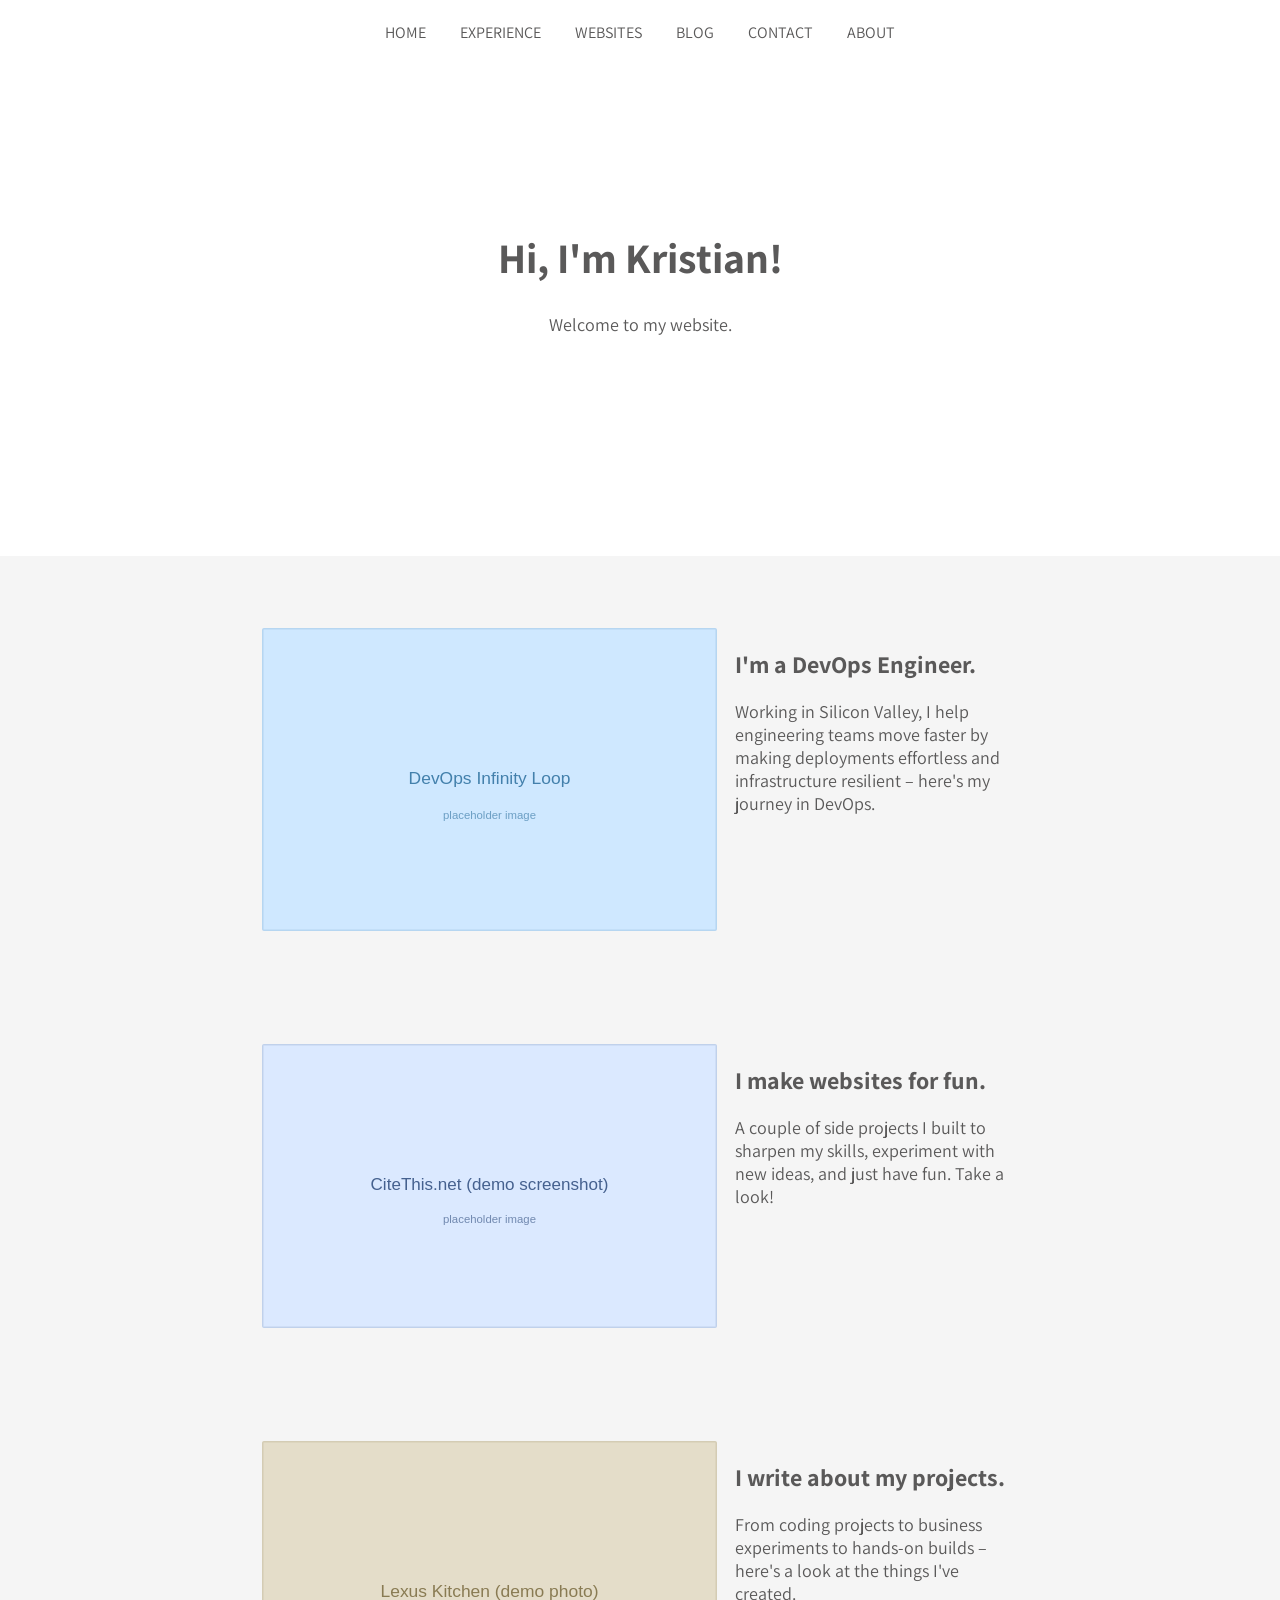
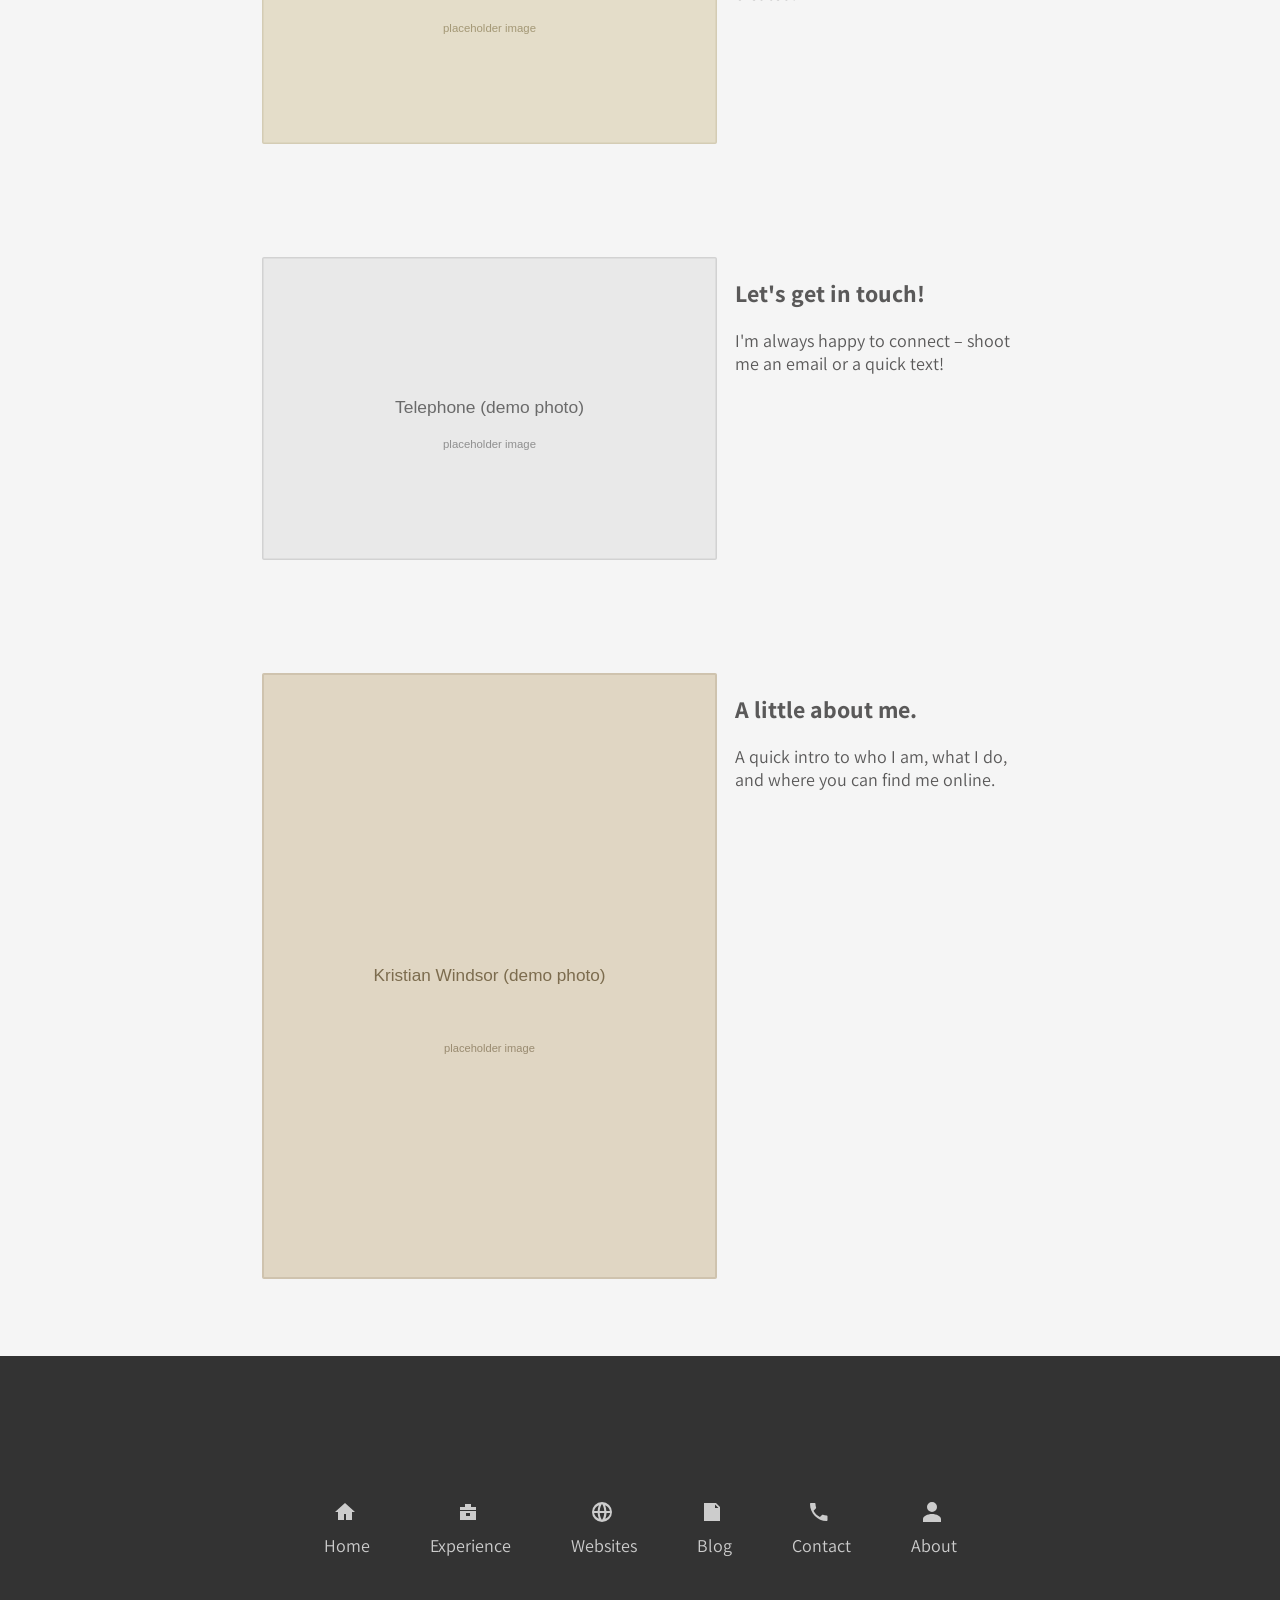
==== index.html @ 0363d6bf "intialixed setup" ====
<!DOCTYPE html>
<html lang="en">
<head>
	<meta charset="UTF-8">
	<meta name="viewport" content="width=device-width, initial-scale=1.0">
	<title>Home | Kristian Windsor (Recreation)</title>
	<meta name="description" content="Pixel-close recreation of kristianwindsor.com — demo content only.">
	<link rel="preconnect" href="https://fonts.googleapis.com">
	<link rel="preconnect" href="https://fonts.gstatic.com" crossorigin>
	<link href="https://fonts.googleapis.com/css2?family=Assistant:wght@400..700&display=swap" rel="stylesheet">
	<link rel="stylesheet" href="css/style.css">
</head>
<body>
	<header class="head">
		<nav class="nav">
			<a id="nav-home" href="index.html">Home</a>
			<a id="nav-experience" href="experience.html">Experience</a>
			<a id="nav-websites" href="websites.html">Websites</a>
			<a id="nav-blog" href="blog.html">Blog</a>
			<a id="nav-contact" href="contact.html">Contact</a>
			<a id="nav-about" href="about.html">About</a>
		</nav>
		<div class="title-section">
			<h1>Hi, I'm Kristian!</h1>
			<p>Welcome to my website.</p>
		</div>
	</header>
	<main class="body">
		<div class="section home">
			<a href="experience.html" class="card">
				<div class="image-wrap big">
					<img src="assets/images/devops-infinity-loop.svg" title="DevOps Infinity Loop" alt="DevOps Infinity Loop diagram" />
				</div>
				<div class="text-wrap">
					<h2>I'm a DevOps Engineer.</h2>
					<p>Working in Silicon Valley, I help engineering teams move faster by making deployments effortless and infrastructure resilient &ndash; here's my journey in DevOps.</p>
				</div>
			</a>
			<a href="websites.html" class="card">
				<div class="image-wrap big">
					<img src="assets/images/citethis-screenshot.svg" title="CiteThis.net" alt="CiteThis.net citation generator screenshot" />
				</div>
				<div class="text-wrap">
					<h2>I make websites for fun.</h2>
					<p>A couple of side projects I built to sharpen my skills, experiment with new ideas, and just have fun. Take a look!</p>
				</div>
			</a>
			<a href="blog.html" class="card">
				<div class="image-wrap big">
					<img src="assets/images/lexus-kitchen.svg" title="Lexus Kitchen" alt="Camping with a custom-built Lexus kitchen" />
				</div>
				<div class="text-wrap">
					<h2>I write about my projects.</h2>
					<p>From coding projects to business experiments to hands-on builds &ndash; here's a look at the things I've created.</p>
				</div>
			</a>
			<a href="contact.html" class="card">
				<div class="image-wrap big">
					<img src="assets/images/phone.svg" title="Telephone stock photo" alt="Telephone stock photo" />
				</div>
				<div class="text-wrap">
					<h2>Let's get in touch!</h2>
					<p>I'm always happy to connect &ndash; shoot me an email or a quick text!</p>
				</div>
			</a>
			<a href="about.html" class="card">
				<div class="image-wrap big">
					<img src="assets/images/profile-photo.svg" title="Kristian Windsor" alt="Kristian Windsor profile photo" />
				</div>
				<div class="text-wrap">
					<h2>A little about me.</h2>
					<p>A quick intro to who I am, what I do, and where you can find me online.</p>
				</div>
			</a>
		</div>
	</main>
	<footer class="foot">
		<div class="icon-wrap">
			<a href="index.html" class="icon-link">
				<p><svg class="icon"><use href="assets/icons.svg#icon-home"></use></svg></p>
				<p><span>Home</span></p>
			</a>
			<a href="experience.html" class="icon-link">
				<p><svg class="icon"><use href="assets/icons.svg#icon-experience"></use></svg></p>
				<p><span>Experience</span></p>
			</a>
			<a href="websites.html" class="icon-link">
				<p><svg class="icon"><use href="assets/icons.svg#icon-websites"></use></svg></p>
				<p><span>Websites</span></p>
			</a>
			<a href="blog.html" class="icon-link">
				<p><svg class="icon"><use href="assets/icons.svg#icon-blog"></use></svg></p>
				<p><span>Blog</span></p>
			</a>
			<a href="contact.html" class="icon-link">
				<p><svg class="icon"><use href="assets/icons.svg#icon-contact"></use></svg></p>
				<p><span>Contact</span></p>
			</a>
			<a href="about.html" class="icon-link">
				<p><svg class="icon"><use href="assets/icons.svg#icon-about"></use></svg></p>
				<p><span>About</span></p>
			</a>
		</div>
	</footer>
	<script src="js/script.js"></script>
</body>
</html>
---- css/style.css ----
/***********************************/
/****    Reset & Base Styles    ****/
/***********************************/

:root {
	--text-color: #5a5959;
	--bg-color: #F5F5F5;
	--head-bg: #fff;
	--foot-bg: #333;
	--accent: #45a0d5;
	--card-hover-bg: #c0e7ff;
}

* {
	box-sizing: border-box;
}
*::selection {
	background: #59c1ff;
	color: #fff;
}
body {
	margin: 0;
	font-family: 'Assistant', sans-serif;
	font-size: 18px;
	color: var(--text-color);
	background-color: var(--bg-color);
}

/* Element Base Styles */
a {
	text-decoration: none;
	cursor: pointer;
	color: var(--text-color);
	transition: all 0.1s ease-in-out;
}
h1 {
	margin: 0.67em;
	font-size: 42px;
}
h2 {
	font-size: 24px;
}
li {
	padding: 5px 0;
}

/* Dark Mode */
@media (prefers-color-scheme: dark) {
	body {
		color: #F5F5F5;
		background-color: #303030;
	}
	*::selection {
		background: #59c1ff;
		color: #000;
	}
	a {
		color: #F5F5F5;
	}
	a:hover, .a-hovering {
		color: #59c1ff;
	}
}


/***************************/
/****    Page Layout    ****/
/***************************/

/* Head & Nav */
.head {
	min-height: 61.8vh;
	background-color: var(--head-bg);
	display: flex;
	align-items: center;
	position: relative;
}
.nav {
	width: 100%;
	padding-top: 2vh;
	text-align: center;
	position: absolute;
	top: 0;
}
.nav a {
	display: inline-block;
	height: 20px;
	margin: 0 15px;
	vertical-align: middle;
	font-size: 16px;
	text-transform: uppercase;
}
.title-section {
	width: 100%;
	text-align: center;
}

/* Body */
.body {
	background-color: var(--bg-color);
}
.section {
	padding: 2vh 19.1%;
	text-align: center;
}

/* Footer */
.foot {
	min-height: 38.2vh;
	background-color: var(--foot-bg);
	display: flex;
	align-items: center;
}
.foot a {
	color: #ccc;
}
.foot .icon-link p {
	margin: 10px;
}

/* Responsiveness */
@media (max-width: 800px) {
	.section {
		padding: 2vh 11.805%;
	}
}
@media (max-width: 550px) {
	.nav a {
		margin: 0 2.5vw;
		font-size: 14px;
	}
	.section {
		padding: 2vh 0;
	}
}
@media (max-width: 475px) {
	.nav a {
		margin: 0 1.5vw;
	}
}
@media (max-width: 420px) {
	.head {
		min-height: 76.39vh;
	}
	.section {
		padding: 2vh 0;
	}
}
@media (max-width: 400px) {
	.nav a {
		margin: 0 0.5vw;
	}
	.foot .icon-wrap {
		width: 38%;
		margin: 18px auto;
	}
	.foot .icon-link {
		display: block;
		padding: 9px;
		max-width: 100%;
	}
	.foot .icon-link p {
		margin: 9px 0;
	}
}
@media (max-width: 350px) {
	.nav a {
		font-size: 12px;
	}
}

/* Dark Mode */
@media (prefers-color-scheme: dark) {
	.head {
		background-color: #424242;
	}
	.body {
		background-color: #303030;
	}
	.foot {
		background-color: #212121;
	}
}


/*********************************/
/****    Common Components    ****/
/*********************************/

/* Card */
.card {
	display: inline-block;
	width: 100%;
	margin: 4vh 0;
	overflow: hidden;
	border-radius: 4px;
	text-align: left;
}
a.card {
	transition: color 0.15s ease-in-out, background-color 0.15s ease-in-out;
}
a.card:hover {
	background-color: var(--card-hover-bg);
	color: var(--text-color);
}
.card img {
	margin-right: 18px;
	float: left;
}
.card h3 {
	margin: 0 0 14px;
}

/* Text */
.text-wrap {
	padding: 18px;
}
.text {
	margin: 0;
	line-height: 1.5;
}
.text:not(:last-child) {
	padding-bottom: 9px;
}
.url a, .text-wrap a {
	border-bottom: 1px solid var(--text-color);
}
a:hover, .a-hovering {
	color: var(--accent);
}
.url a:hover, .text-wrap a:hover {
	border-bottom: 1px solid var(--accent);
}

/* Images */
.image-wrap {
	width: 23.62%;
	min-width: 150px;
}
.image-wrap.big {
	width: 62%;
	padding: 18px;
	float: left;
	overflow: hidden;
	text-align: center;
}
img {
	width: 100%;
	border-radius: 2px;
	display: block;
}
img.partial {
	margin-right: 18px;
	float: left;
}
a.image-link {
	border-bottom: none !important;
}

/* Icons */
.icon-wrap {
	width: 100%;
	text-align: center;
}
.icon-link {
	display: inline-block;
	padding: 0 18px;
	border-radius: 4px;
}
.icon-link:hover {
	background-color: #59c1ff;
	color: #fff;
}
.icon-wrap p {
	margin: 9px 0;
	text-align: center;
}
.icon {
	display: inline-block;
	width: 24px;
	height: 24px;
	margin-right: .2em;
	vertical-align: middle;
	fill: currentColor;
}

/* Misc. */
.left {
	display: flex;
	float: left;
	align-items: center;
}
.right {
	padding: 18px;
	float: left;
	text-align: left;
}

/* Responsiveness */
@media (max-width: 1200px) {
	.left, .right {
		width: 100% !important;
	}
}
@media (max-width: 700px) {
	.card img {
		max-width: 66%;
		margin: 0 auto;
	}
	.card h3 {
		margin: 14px 0;
	}
	.image-wrap.big {
		width: 100%;
	}
	.image-wrap img {
		padding: 18px;
		margin: 0 !important;
	}
	.image-wrap.big img {
		padding: 0;
	}
}
@media (max-width: 600px) {
	.card img {
		max-width: 100%;
	}
}
@media (max-width: 430px) {
	.card {
		width: 100%;
	}
}

/* Dark Mode */
@media (prefers-color-scheme: dark) {
	.card {
		background-color: #303030;
	}
	a.card:hover {
		background-color: #364F5D;
		color: #F5F5F5;
	}
	.url a:hover, .text-wrap a:hover {
		border-bottom: 1px solid #59c1ff;
	}
	.url a, .text-wrap a {
		border-bottom: 1px solid #F5F5F5;
	}
	.icon-link:hover {
		background-color: #45a0d5;
	}
}


/************************************/
/****    Page-Specific Styles    ****/
/************************************/

/* Contact */
.contact .left {
	width: 61.8%;
	padding: 18px;
}
.contact .right {
	width: 38.2%;
}
.contact .icon-link {
	padding: 9px 18px;
}
.contact .icon-link p {
	display: inline-block;
}

/* About */
.about .card {
	margin: 0;
}

/* Websites */
.websites .left {
	width: 61.8%;
}
.websites .right {
	width: 38.2%;
}
.image-container {
	position: relative;
	width: 60%;
	float: left;
}
.website-image {
	position: relative;
}
.website-image img {
	display: block;
	width: 100%;
}
.website-info {
	position: absolute;
	top: 0;
	left: 0;
	z-index: 1;
	visibility: hidden;
	opacity: 0;
	width: 100%;
	height: 100%;
	background-color: rgba(75, 75, 75, 0.5);
	text-align: center;
	transition: visibility 0.15s, opacity 0.15s ease-out;
}
.website-info:before {
	display: inline-block;
	vertical-align: middle;
	margin-right: -0.25em;
	height: 100%;
	content: '';
}
.centered {
	display: inline-block;
	vertical-align: middle;
	width: 61.8%;
}
.website-link {
	position: relative;
	display: inline-block;
	width: 100%;
	margin: 6px 0;
	padding: 12px;
	border-radius: 4px;
	box-shadow: 0 2px 2px 0 rgba(0, 0, 0, 0.14), 0 1px 5px 0 rgba(0, 0, 0, 0.12), 0 3px 1px -2px rgba(0, 0, 0, 0.2);
	background-color: #fff;
	color: var(--text-color);
	font-size: 16px;
	text-align: center;
}
.website-link > .icon {
	margin-right: 13px;
}
.image-container:hover .website-info, .image-container.hovering .website-info {
	visibility: visible;
	opacity: 1;
}

/* Responsiveness */
@media (max-width: 400px) {
	.contact .icon-wrap {
		width: 38%;
		margin: 18px auto;
	}
	.contact .icon-link {
		padding: 9px;
		max-width: 100%;
		text-align: center;
	}
	.contact .icon-link p {
		display: block;
	}
}

/* Dark Mode */
@media (prefers-color-scheme: dark) {
	.website-link {
		color: #F5F5F5;
		background-color: #303030;
	}
}


/****************************/
/****    Contact Form    ****/
/****************************/
form {
	width: 100%;
}

.input {
	width: 100%;
	padding: 10px;
	margin: 5px 0 10px;
	font-size: 18px;
	outline: 0;
	border: 1px #bbb solid;
	border-radius: 4px;
	background-color: #fff;
	color: var(--text-color);
	font-family: 'Assistant', sans-serif;
}
.input.red-border {
	border-color: #f00000;
}
*::placeholder {
	color: #bbb;
}

.button {
	margin-bottom: 2px;
	box-shadow: 0 2px 2px 0 rgba(0, 0, 0, 0.1);
	appearance: none;
	transition: box-shadow 0.1s ease;
	cursor: pointer;
}
.button:hover {
	box-shadow: 0 2px 2px 0 rgba(0, 0, 0, 0.15), 0 1px 5px 0 rgba(0, 0, 0, 0.07), 0 3px 1px -2px rgba(0, 0, 0, 0.09);
}
.button:active {
	box-shadow: none;
	margin-bottom: 0;
	margin-top: 7px;
}

#send {
	margin-top: 0;
}
#send:active {
	margin-top: 2px;
}

#no-name-no-email, #no-name, #no-email, #bad-email {
	display: none;
}
.yesno {
	display: none;
	width: 48%;
}
#send-no {
	float: left;
}
#send-yes {
	float: right;
}

#submitted {
	display: none;
	margin-top: 20px;
	padding: 0 4%;
	font-size: 22px;
}
#submitted .big {
	font-size: 36px;
}
#submitted .green {
	color: #00c000;
}

/* Dark Mode */
@media (prefers-color-scheme: dark) {
	.input {
		background-color: #424242;
		color: #fff;
		border: 1px #424242 solid;
	}
	.input.red-border {
		border-color: #bd0000;
	}
	*::placeholder {
		color: #777;
	}
}


/************************************/
/****    Blog-Specific Styles    ****/
/************************************/
body.blog {
	background-color: #fff;
}
#breadcrumb {
	max-width: 750px;
	margin: 0 auto 60px;
	font-size: 16px;
	text-transform: uppercase;
}
#body {
	padding: 15px 0 120px;
}
#blog-post {
	max-width: 750px;
	padding: 75px;
	margin: 0 auto;
	border-radius: 4px;
}
.article-body p {
	max-width: 650px;
	margin: 20px 0;
	line-height: 1.58;
	word-wrap: break-word;
}
.article-body a {
	border-bottom: 1px solid var(--text-color);
}
.article-body a:hover {
	border-bottom: 1px solid var(--accent);
}
.article-body img {
	max-width: 100%;
	margin: 20px 0;
}
.article-heading {
	max-width: 650px;
	margin: 0 auto;
	text-align: center;
}
.article-title {
	margin: 30px 0;
}
.article-info {
	margin: 0;
	font-size: 14px;
	color: #7a7a7a;
}

/* Dark Mode */
@media (prefers-color-scheme: dark) {
	body.blog {
		background-color: #303030;
	}
	.article-body a {
		border-bottom: 1px solid #ccc;
	}
	.article-body a:hover {
		border-bottom: 1px solid #59c1ff;
	}
	.article-info {
		color: #ccc;
	}
}

/* Responsiveness */
@media (max-width: 750px) {
	#blog-post {
		padding: 50px;
	}
}
@media (max-width: 430px) {
	#body {
		padding: 0;
	}
	#breadcrumb {
		margin: 0;
		padding: 4%;
		font-size: 14px;
	}
	#blog-post {
		width: 100%;
		padding: 4%;
	}
	.article-heading {
		margin-top: 50px;
		text-align: left;
	}
	.article-title {
		margin: 0 0 4%;
	}
}
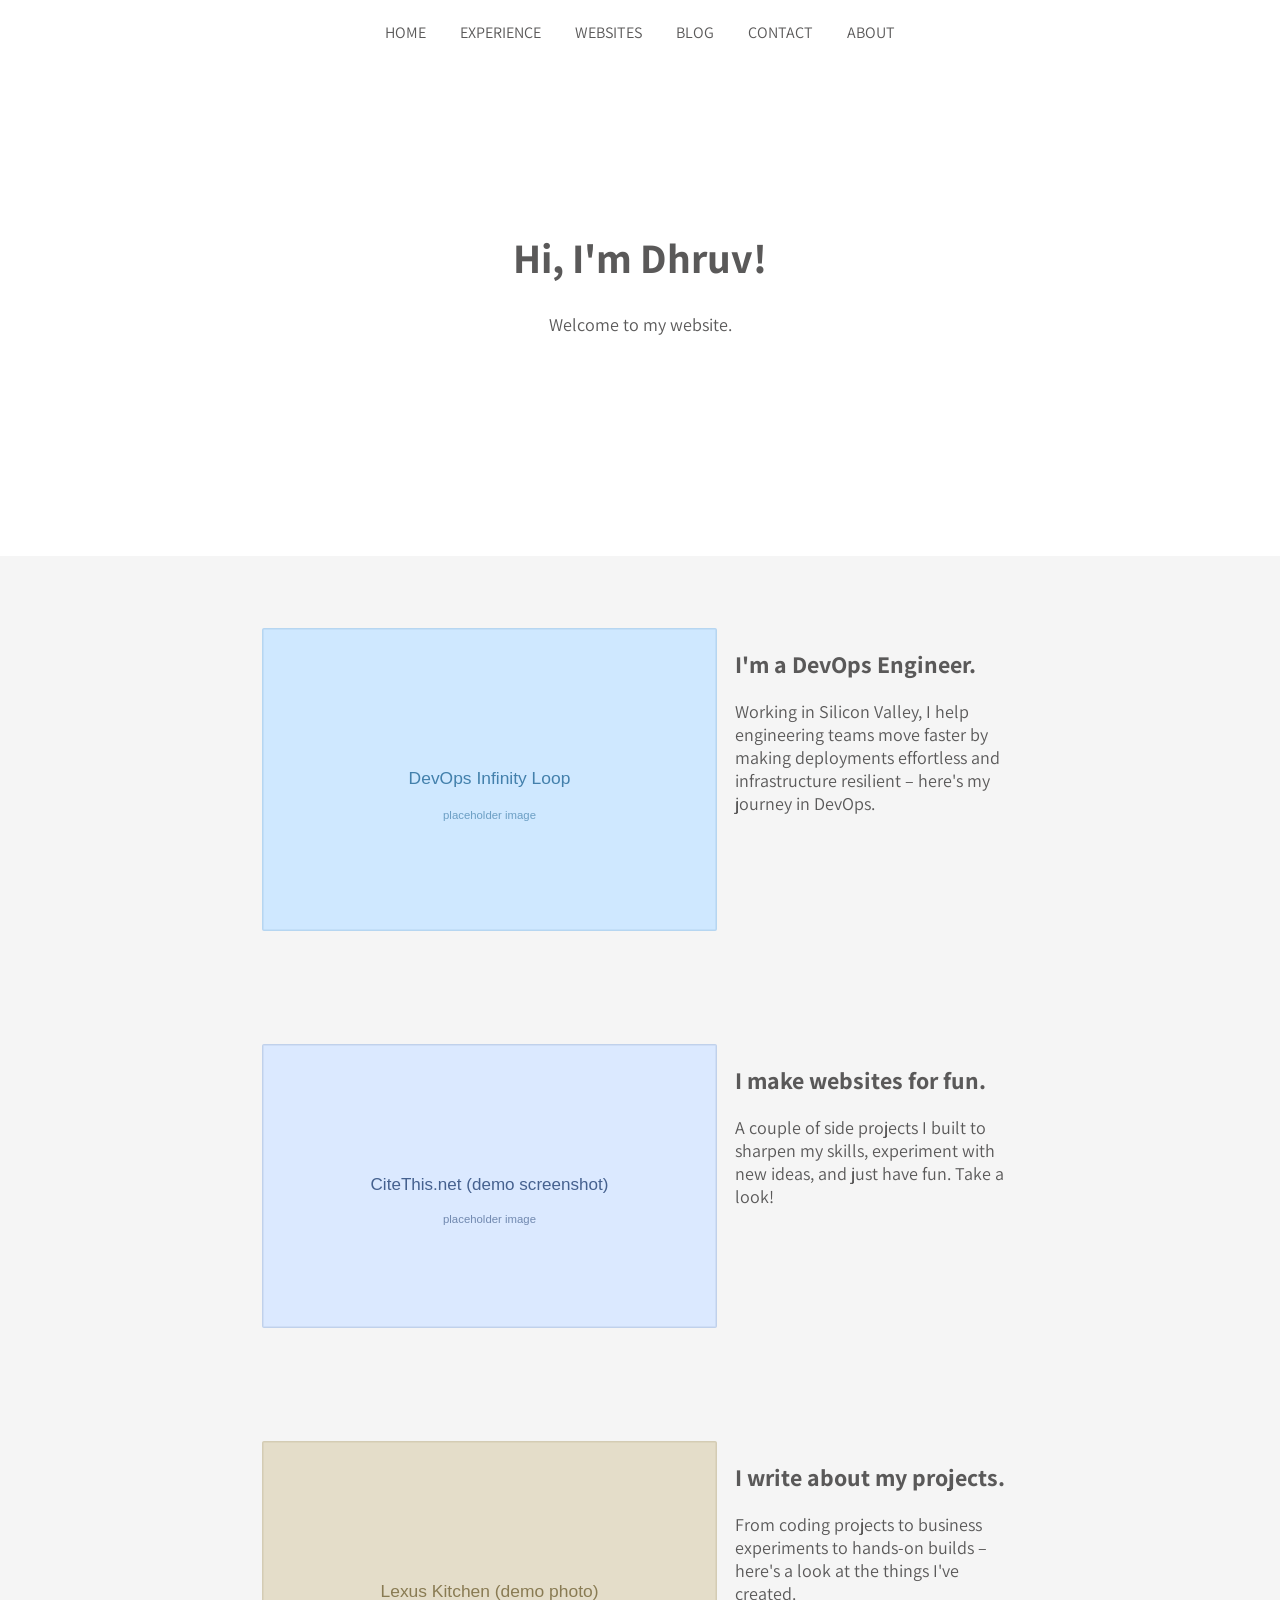
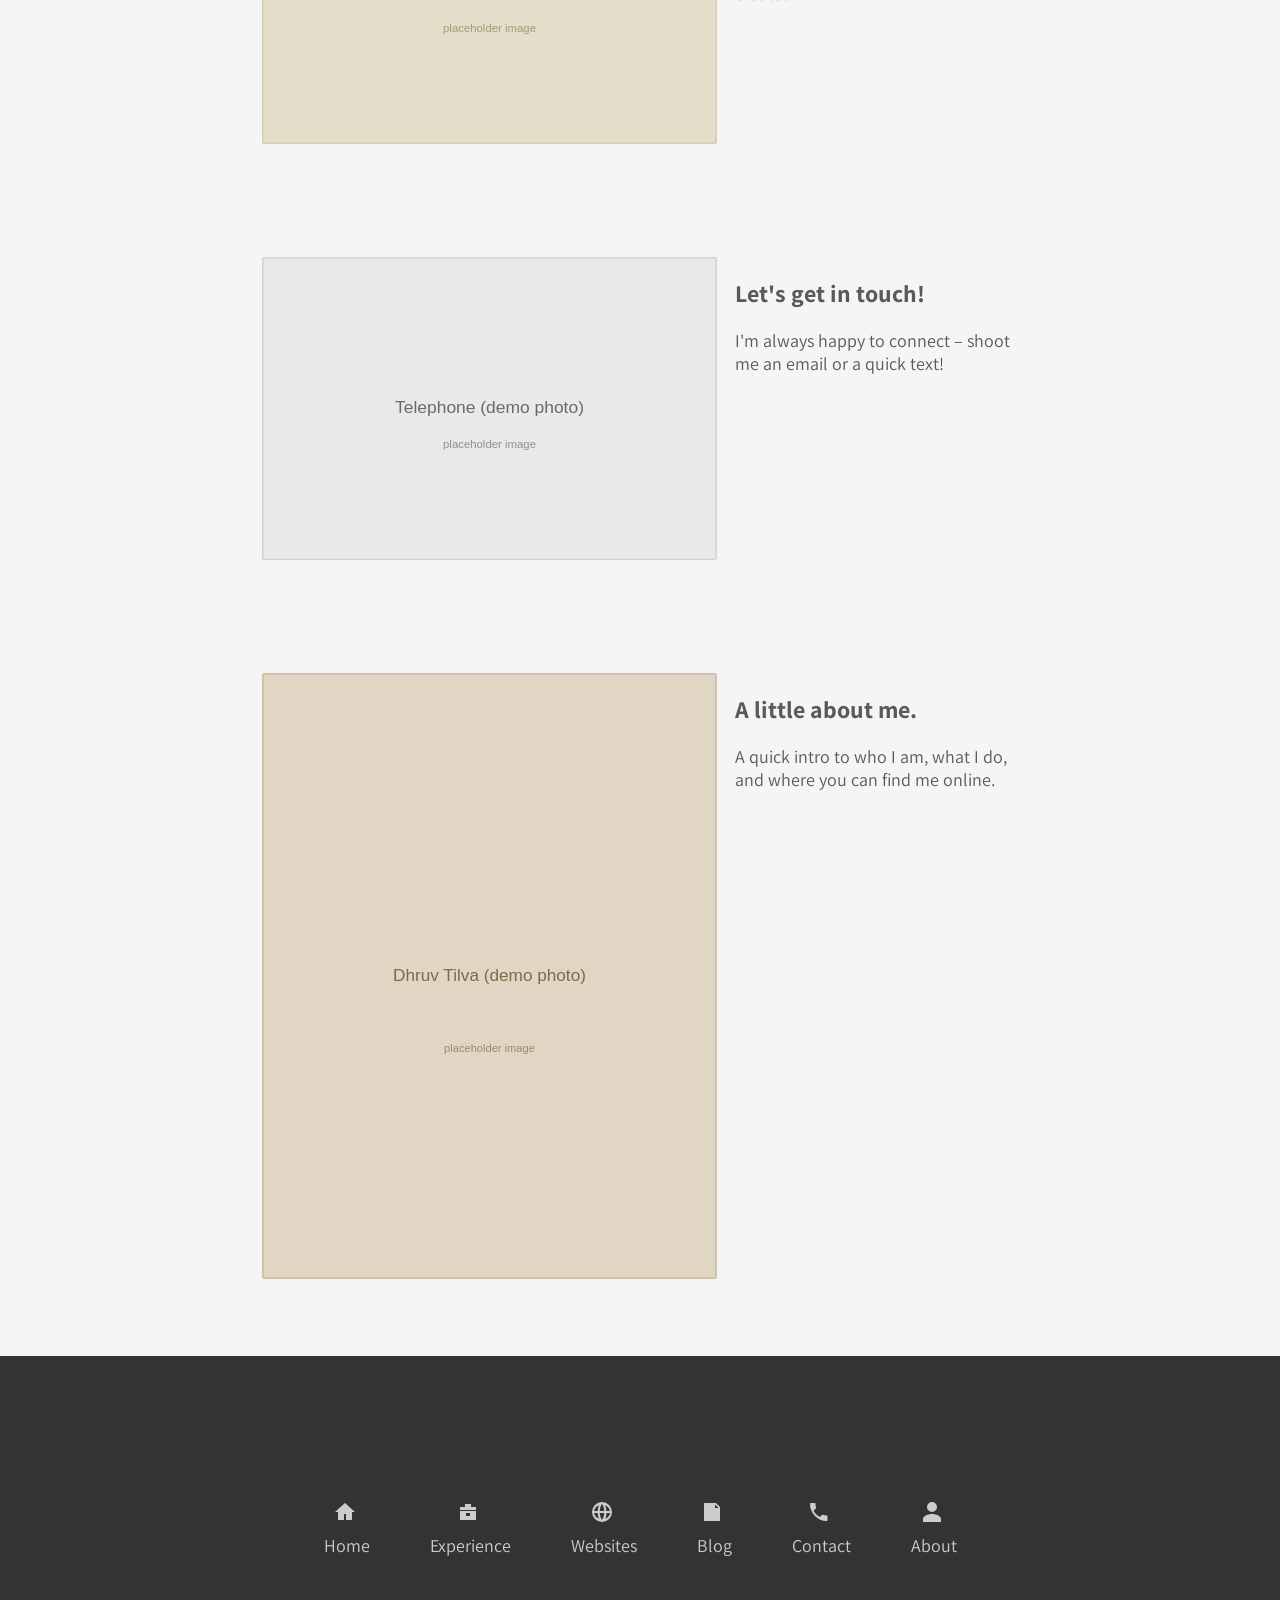
==== commit 8a97015b: "intialixed setup 2" ====
--- a/index.html
+++ b/index.html
@@ -3,7 +3,7 @@
 <head>
 	<meta charset="UTF-8">
 	<meta name="viewport" content="width=device-width, initial-scale=1.0">
-	<title>Home | Kristian Windsor (Recreation)</title>
+	<title>Home | Dhruv Tilva (Recreation)</title>
 	<meta name="description" content="Pixel-close recreation of kristianwindsor.com — demo content only.">
 	<link rel="preconnect" href="https://fonts.googleapis.com">
 	<link rel="preconnect" href="https://fonts.gstatic.com" crossorigin>
@@ -21,7 +21,7 @@
 			<a id="nav-about" href="about.html">About</a>
 		</nav>
 		<div class="title-section">
-			<h1>Hi, I'm Kristian!</h1>
+			<h1>Hi, I'm Dhruv!</h1>
 			<p>Welcome to my website.</p>
 		</div>
 	</header>
@@ -65,7 +65,7 @@
 			</a>
 			<a href="about.html" class="card">
 				<div class="image-wrap big">
-					<img src="assets/images/profile-photo.svg" title="Kristian Windsor" alt="Kristian Windsor profile photo" />
+					<img src="assets/images/profile-photo.svg" title="Dhruv Tilva" alt="Dhruv Tilva profile photo" />
 				</div>
 				<div class="text-wrap">
 					<h2>A little about me.</h2>
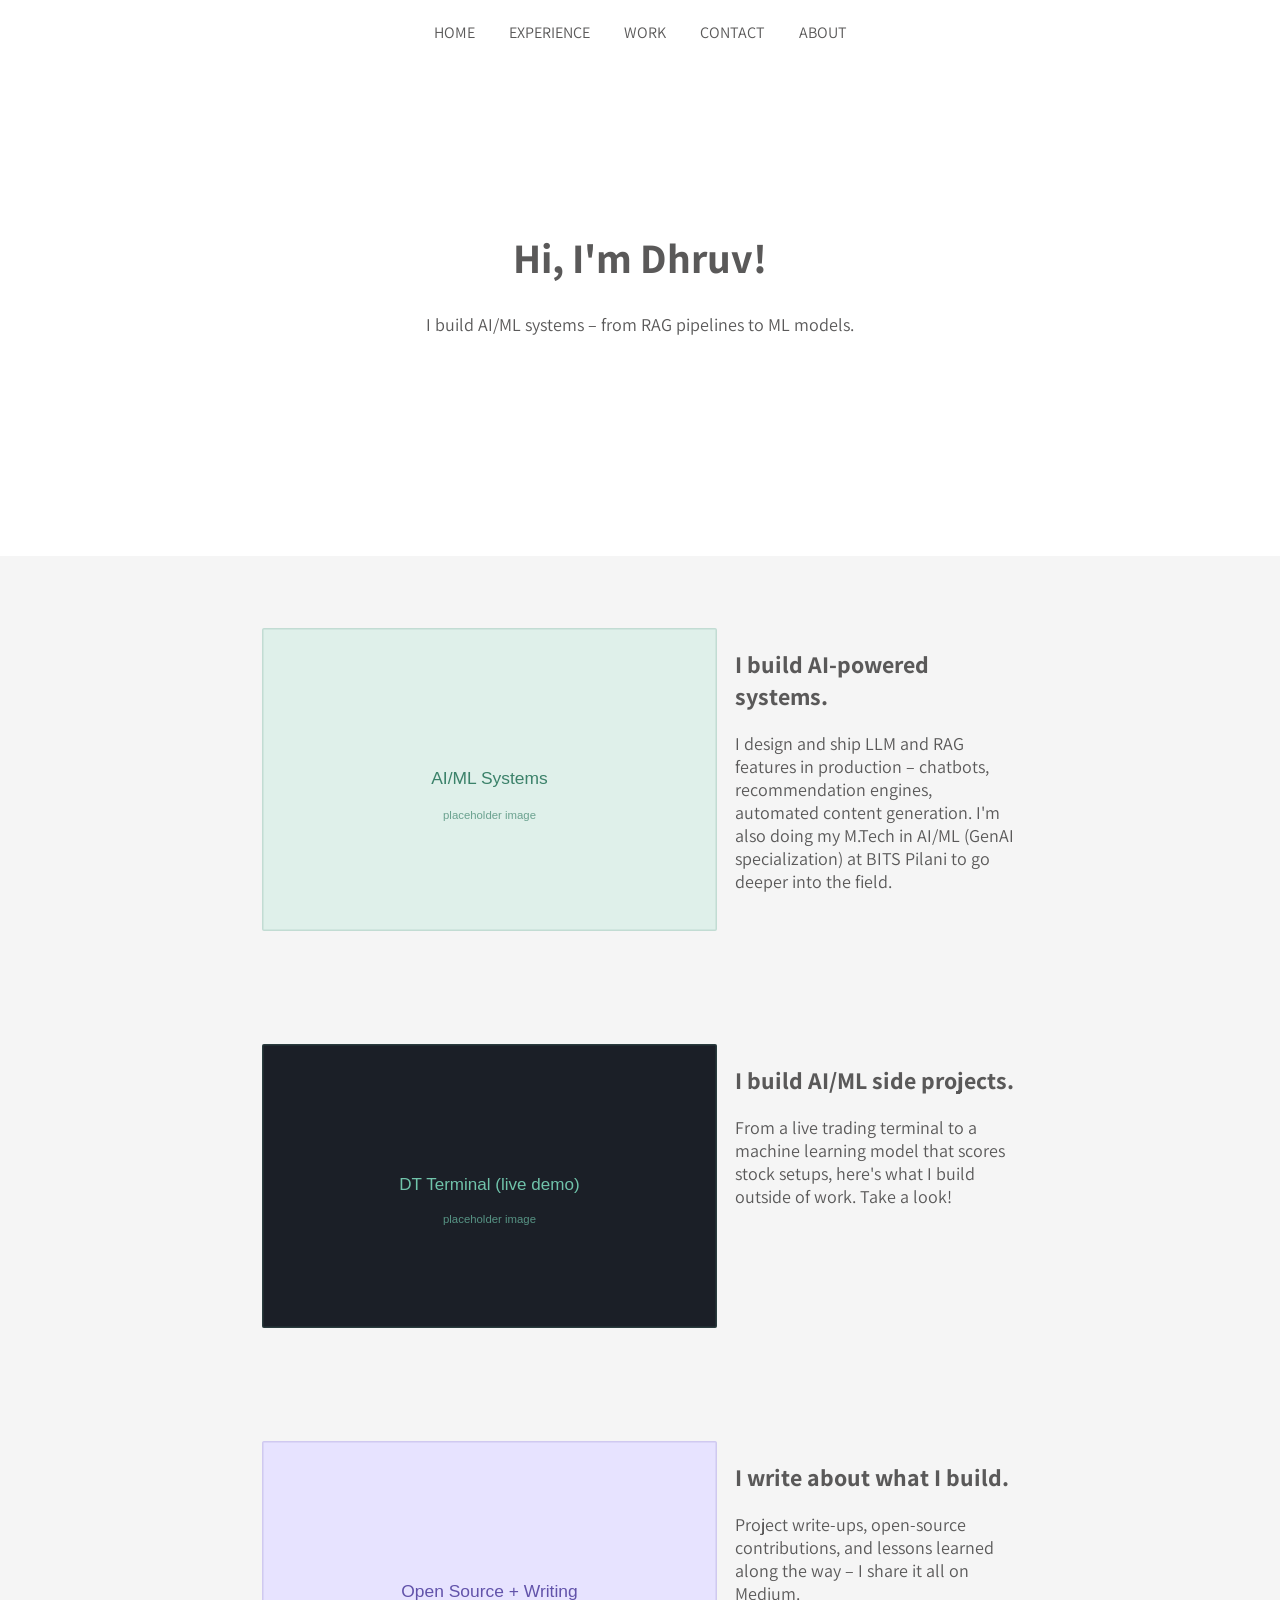
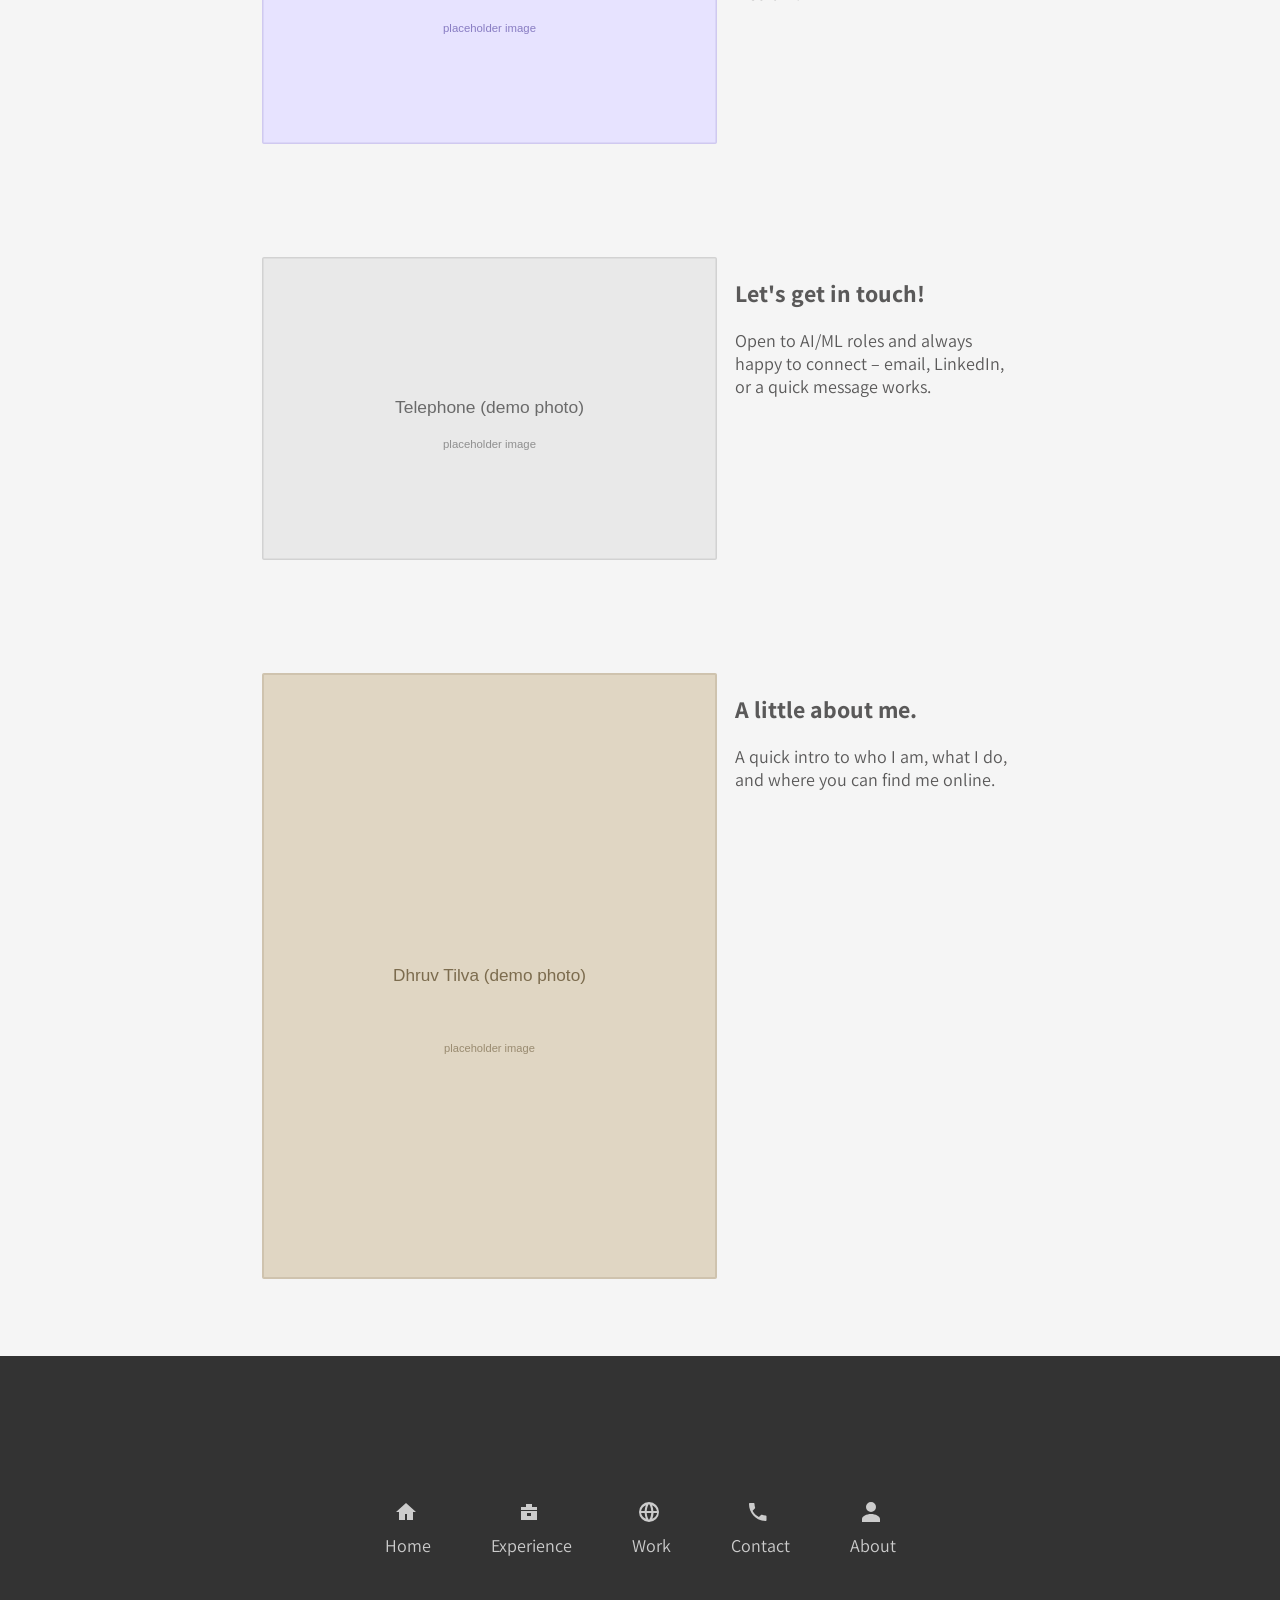
==== commit 7fbdab13: "intialization" ====
--- a/index.html
+++ b/index.html
@@ -3,8 +3,8 @@
 <head>
 	<meta charset="UTF-8">
 	<meta name="viewport" content="width=device-width, initial-scale=1.0">
-	<title>Home | Dhruv Tilva (Recreation)</title>
-	<meta name="description" content="Pixel-close recreation of kristianwindsor.com — demo content only.">
+	<title>Home | Dhruv Tilva</title>
+	<meta name="description" content="Dhruv Tilva — software engineer building AI/ML systems, RAG pipelines, and LLM-powered features.">
 	<link rel="preconnect" href="https://fonts.googleapis.com">
 	<link rel="preconnect" href="https://fonts.gstatic.com" crossorigin>
 	<link href="https://fonts.googleapis.com/css2?family=Assistant:wght@400..700&display=swap" rel="stylesheet">
@@ -15,52 +15,51 @@
 		<nav class="nav">
 			<a id="nav-home" href="index.html">Home</a>
 			<a id="nav-experience" href="experience.html">Experience</a>
-			<a id="nav-websites" href="websites.html">Websites</a>
-			<a id="nav-blog" href="blog.html">Blog</a>
+			<a id="nav-websites" href="websites.html">Work</a>
 			<a id="nav-contact" href="contact.html">Contact</a>
 			<a id="nav-about" href="about.html">About</a>
 		</nav>
 		<div class="title-section">
 			<h1>Hi, I'm Dhruv!</h1>
-			<p>Welcome to my website.</p>
+			<p>I build AI/ML systems &ndash; from RAG pipelines to ML models.</p>
 		</div>
 	</header>
 	<main class="body">
 		<div class="section home">
 			<a href="experience.html" class="card">
 				<div class="image-wrap big">
-					<img src="assets/images/devops-infinity-loop.svg" title="DevOps Infinity Loop" alt="DevOps Infinity Loop diagram" />
+					<img src="assets/images/ai-ml-systems.svg" title="AI/ML Systems" alt="Building AI-powered systems with LLMs and RAG" />
 				</div>
 				<div class="text-wrap">
-					<h2>I'm a DevOps Engineer.</h2>
-					<p>Working in Silicon Valley, I help engineering teams move faster by making deployments effortless and infrastructure resilient &ndash; here's my journey in DevOps.</p>
+					<h2>I build AI-powered systems.</h2>
+					<p>I design and ship LLM and RAG features in production &ndash; chatbots, recommendation engines, automated content generation. I'm also doing my M.Tech in AI/ML (GenAI specialization) at BITS Pilani to go deeper into the field.</p>
 				</div>
 			</a>
 			<a href="websites.html" class="card">
 				<div class="image-wrap big">
-					<img src="assets/images/citethis-screenshot.svg" title="CiteThis.net" alt="CiteThis.net citation generator screenshot" />
+					<img src="assets/images/dt-terminal-screenshot.svg" title="DT Terminal" alt="DT Terminal, a live trading dashboard project" />
 				</div>
 				<div class="text-wrap">
-					<h2>I make websites for fun.</h2>
-					<p>A couple of side projects I built to sharpen my skills, experiment with new ideas, and just have fun. Take a look!</p>
+					<h2>I build AI/ML side projects.</h2>
+					<p>From a live trading terminal to a machine learning model that scores stock setups, here's what I build outside of work. Take a look!</p>
 				</div>
 			</a>
-			<a href="blog.html" class="card">
+			<a href="https://medium.com/@tilvadhruv8" target="_blank" class="card">
 				<div class="image-wrap big">
-					<img src="assets/images/lexus-kitchen.svg" title="Lexus Kitchen" alt="Camping with a custom-built Lexus kitchen" />
+					<img src="assets/images/open-source-blog.svg" title="Open Source and Writing" alt="Writing about open source contributions and projects" />
 				</div>
 				<div class="text-wrap">
-					<h2>I write about my projects.</h2>
-					<p>From coding projects to business experiments to hands-on builds &ndash; here's a look at the things I've created.</p>
+					<h2>I write about what I build.</h2>
+					<p>Project write-ups, open-source contributions, and lessons learned along the way &ndash; I share it all on Medium.</p>
 				</div>
 			</a>
 			<a href="contact.html" class="card">
 				<div class="image-wrap big">
-					<img src="assets/images/phone.svg" title="Telephone stock photo" alt="Telephone stock photo" />
+					<img src="assets/images/phone.svg" title="Get in touch" alt="Get in touch" />
 				</div>
 				<div class="text-wrap">
 					<h2>Let's get in touch!</h2>
-					<p>I'm always happy to connect &ndash; shoot me an email or a quick text!</p>
+					<p>Open to AI/ML roles and always happy to connect &ndash; email, LinkedIn, or a quick message works.</p>
 				</div>
 			</a>
 			<a href="about.html" class="card">
@@ -86,11 +85,7 @@
 			</a>
 			<a href="websites.html" class="icon-link">
 				<p><svg class="icon"><use href="assets/icons.svg#icon-websites"></use></svg></p>
-				<p><span>Websites</span></p>
-			</a>
-			<a href="blog.html" class="icon-link">
-				<p><svg class="icon"><use href="assets/icons.svg#icon-blog"></use></svg></p>
-				<p><span>Blog</span></p>
+				<p><span>Work</span></p>
 			</a>
 			<a href="contact.html" class="icon-link">
 				<p><svg class="icon"><use href="assets/icons.svg#icon-contact"></use></svg></p>
--- a/css/style.css
+++ b/css/style.css
@@ -224,6 +224,7 @@
 }
 .url a, .text-wrap a {
 	border-bottom: 1px solid var(--text-color);
+	overflow-wrap: anywhere;
 }
 a:hover, .a-hovering {
 	color: var(--accent);
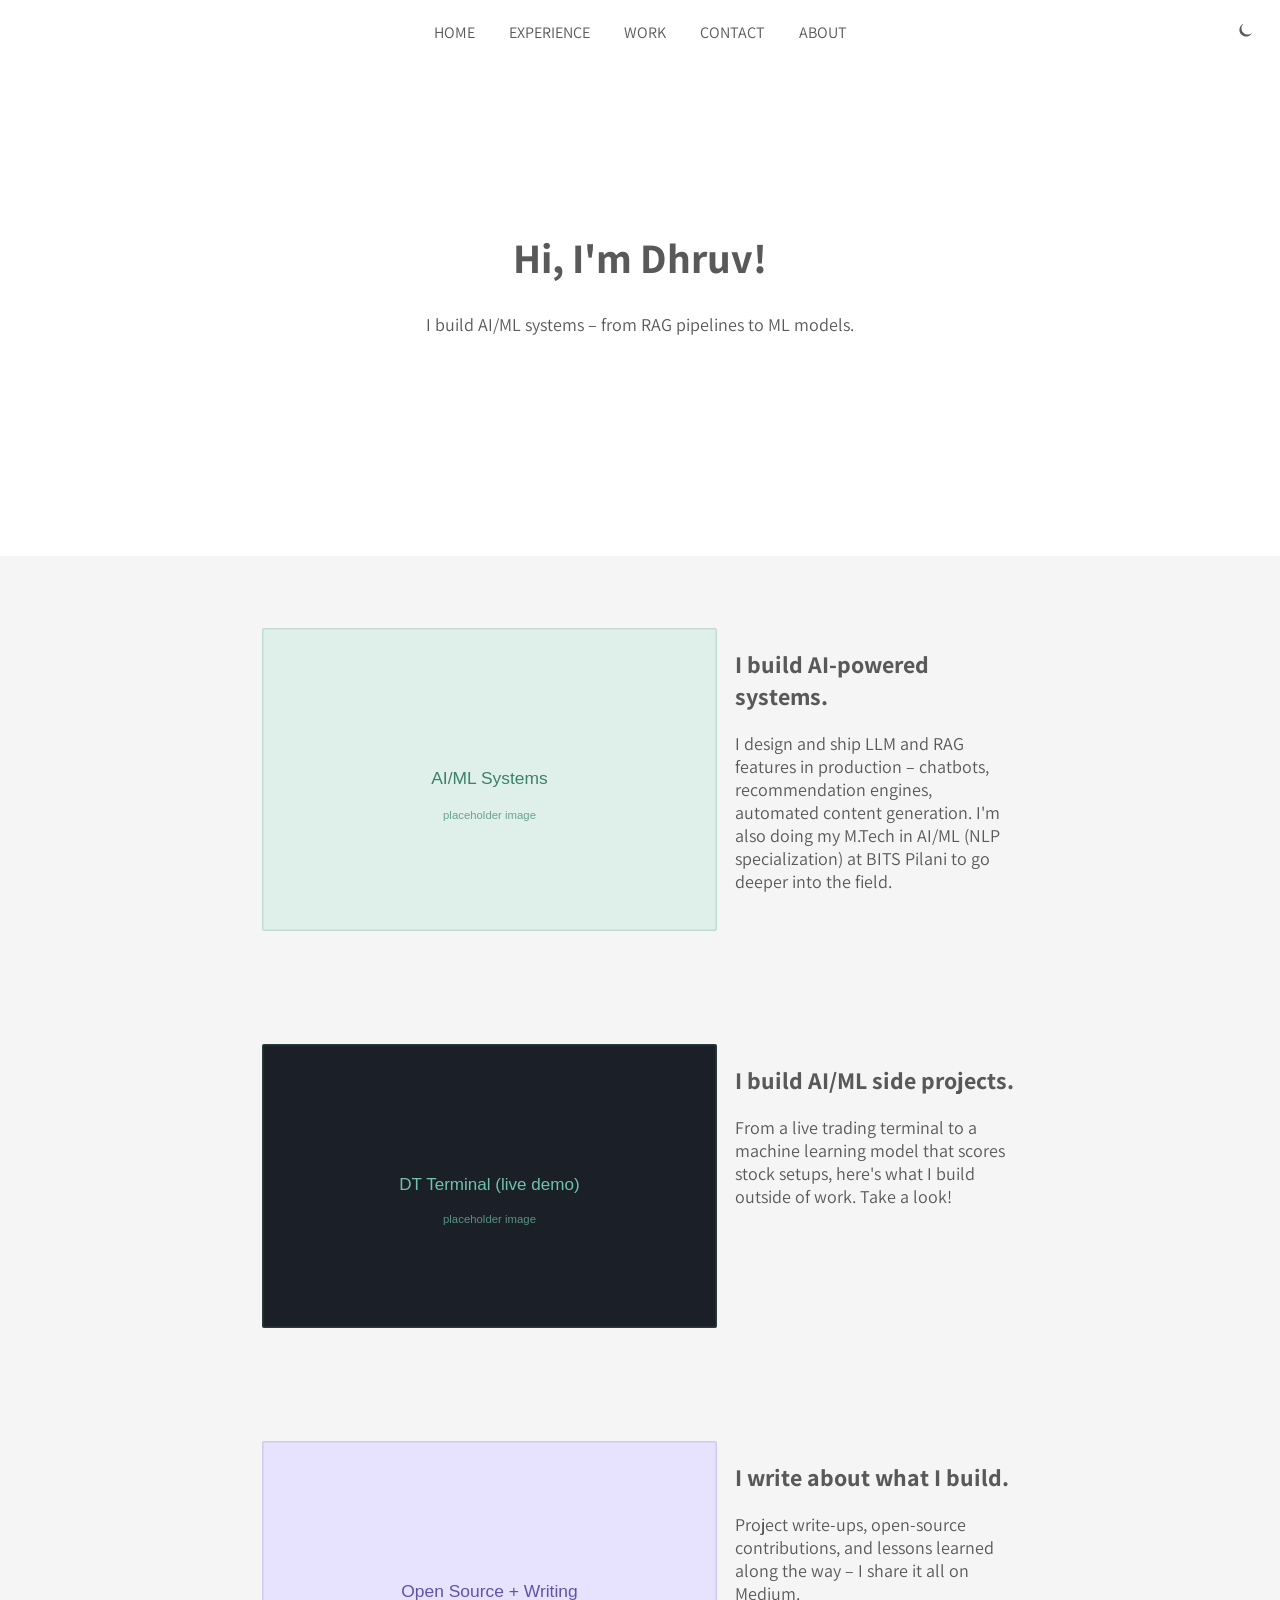
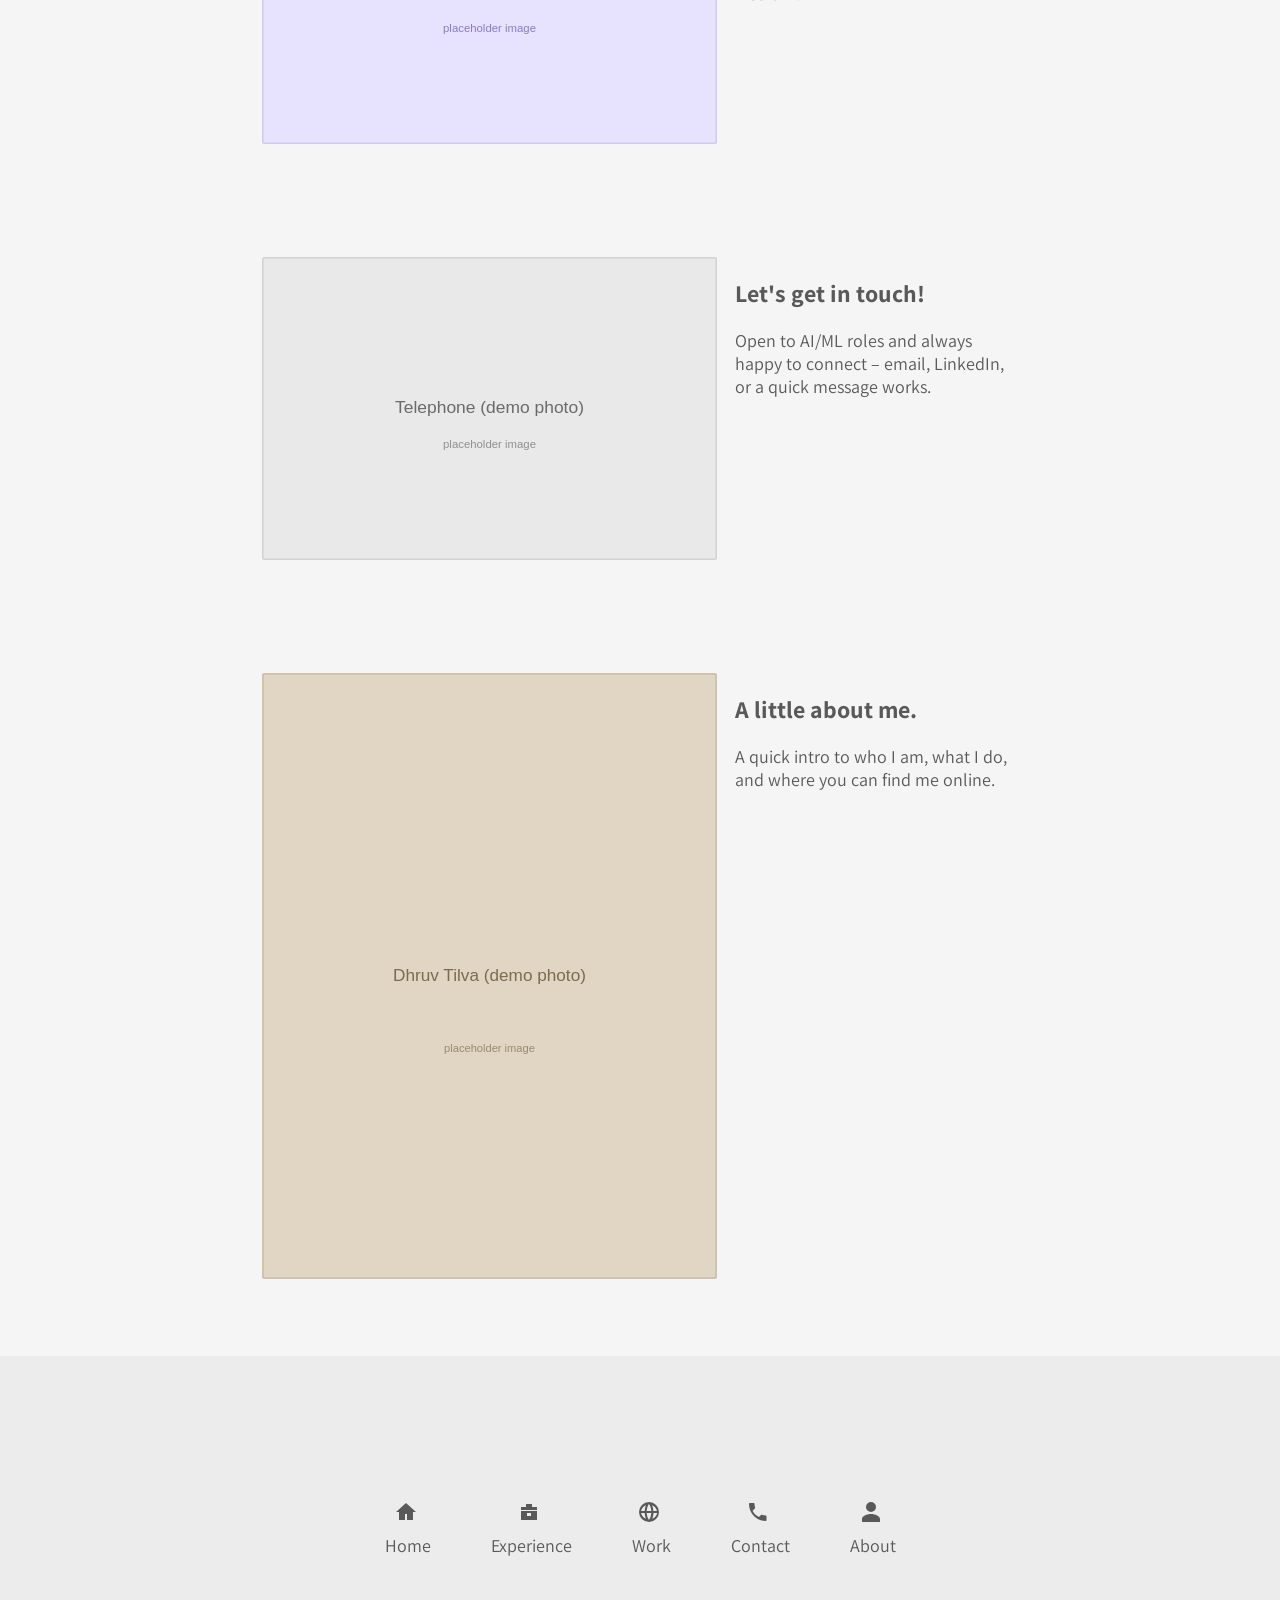
==== commit 2ebea744: "intialization 5" ====
--- a/index.html
+++ b/index.html
@@ -2,6 +2,16 @@
 <html lang="en">
 <head>
 	<meta charset="UTF-8">
+	<script>
+		(function () {
+			try {
+				var saved = localStorage.getItem('theme');
+				if (saved === 'light' || saved === 'dark') {
+					document.documentElement.setAttribute('data-theme', saved);
+				}
+			} catch (e) {}
+		})();
+	</script>
 	<meta name="viewport" content="width=device-width, initial-scale=1.0">
 	<title>Home | Dhruv Tilva</title>
 	<meta name="description" content="Dhruv Tilva — software engineer building AI/ML systems, RAG pipelines, and LLM-powered features.">
@@ -19,6 +29,10 @@
 			<a id="nav-contact" href="contact.html">Contact</a>
 			<a id="nav-about" href="about.html">About</a>
 		</nav>
+		<button type="button" class="theme-toggle" id="theme-toggle" aria-label="Toggle dark mode">
+			<svg class="icon theme-icon-sun"><use href="assets/icons.svg#icon-sun"></use></svg>
+			<svg class="icon theme-icon-moon"><use href="assets/icons.svg#icon-moon"></use></svg>
+		</button>
 		<div class="title-section">
 			<h1>Hi, I'm Dhruv!</h1>
 			<p>I build AI/ML systems &ndash; from RAG pipelines to ML models.</p>
@@ -32,7 +46,7 @@
 				</div>
 				<div class="text-wrap">
 					<h2>I build AI-powered systems.</h2>
-					<p>I design and ship LLM and RAG features in production &ndash; chatbots, recommendation engines, automated content generation. I'm also doing my M.Tech in AI/ML (GenAI specialization) at BITS Pilani to go deeper into the field.</p>
+					<p>I design and ship LLM and RAG features in production &ndash; chatbots, recommendation engines, automated content generation. I'm also doing my M.Tech in AI/ML (NLP specialization) at BITS Pilani to go deeper into the field.</p>
 				</div>
 			</a>
 			<a href="websites.html" class="card">
--- a/css/style.css
+++ b/css/style.css
@@ -6,9 +6,11 @@
 	--text-color: #5a5959;
 	--bg-color: #F5F5F5;
 	--head-bg: #fff;
-	--foot-bg: #333;
+	--foot-bg: #ececec;
 	--accent: #45a0d5;
+	--accent-alt: #59c1ff;
 	--card-hover-bg: #c0e7ff;
+	color-scheme: light;
 }
 
 * {
@@ -46,20 +48,42 @@
 
 /* Dark Mode */
 @media (prefers-color-scheme: dark) {
-	body {
+	:root:not([data-theme="light"]) {
+		color-scheme: dark;
+	}
+	:root:not([data-theme="light"]) body {
 		color: #F5F5F5;
 		background-color: #303030;
 	}
-	*::selection {
+	:root:not([data-theme="light"]) *::selection {
 		background: #59c1ff;
 		color: #000;
 	}
-	a {
+	:root:not([data-theme="light"]) a {
 		color: #F5F5F5;
 	}
-	a:hover, .a-hovering {
+	:root:not([data-theme="light"]) a:hover,
+	:root:not([data-theme="light"]) .a-hovering {
 		color: #59c1ff;
 	}
+}
+:root[data-theme="dark"] {
+	color-scheme: dark;
+}
+:root[data-theme="dark"] body {
+	color: #F5F5F5;
+	background-color: #303030;
+}
+:root[data-theme="dark"] *::selection {
+	background: #59c1ff;
+	color: #000;
+}
+:root[data-theme="dark"] a {
+	color: #F5F5F5;
+}
+:root[data-theme="dark"] a:hover,
+:root[data-theme="dark"] .a-hovering {
+	color: #59c1ff;
 }
 
 
@@ -95,6 +119,60 @@
 	text-align: center;
 }
 
+/* Theme Toggle */
+.theme-toggle {
+	position: absolute;
+	top: 1.5vh;
+	right: 18px;
+	width: 34px;
+	height: 34px;
+	display: flex;
+	align-items: center;
+	justify-content: center;
+	padding: 0;
+	border: none;
+	border-radius: 50%;
+	background-color: transparent;
+	color: var(--text-color);
+	cursor: pointer;
+	transition: background-color 0.15s ease-out;
+	z-index: 2;
+}
+.theme-toggle:hover {
+	background-color: rgba(90, 89, 89, 0.1);
+}
+.theme-toggle .icon {
+	width: 19px;
+	height: 19px;
+	margin-right: 0;
+}
+.theme-toggle .theme-icon-sun {
+	display: none;
+}
+.theme-toggle .theme-icon-moon {
+	display: block;
+}
+@media (prefers-color-scheme: dark) {
+	:root:not([data-theme="light"]) .theme-toggle:hover {
+		background-color: rgba(245, 245, 245, 0.12);
+	}
+	:root:not([data-theme="light"]) .theme-toggle .theme-icon-sun {
+		display: block;
+	}
+	:root:not([data-theme="light"]) .theme-toggle .theme-icon-moon {
+		display: none;
+	}
+}
+:root[data-theme="dark"] .theme-toggle:hover {
+	background-color: rgba(245, 245, 245, 0.12);
+}
+:root[data-theme="dark"] .theme-toggle .theme-icon-sun {
+	display: block;
+}
+:root[data-theme="dark"] .theme-toggle .theme-icon-moon {
+	display: none;
+}
+
 /* Body */
 .body {
 	background-color: var(--bg-color);
@@ -112,7 +190,7 @@
 	align-items: center;
 }
 .foot a {
-	color: #ccc;
+	color: var(--text-color);
 }
 .foot .icon-link p {
 	margin: 10px;
@@ -137,6 +215,9 @@
 	.nav a {
 		margin: 0 1.5vw;
 	}
+	.theme-toggle {
+		right: 10px;
+	}
 }
 @media (max-width: 420px) {
 	.head {
@@ -171,15 +252,30 @@
 
 /* Dark Mode */
 @media (prefers-color-scheme: dark) {
-	.head {
+	:root:not([data-theme="light"]) .head {
 		background-color: #424242;
 	}
-	.body {
+	:root:not([data-theme="light"]) .body {
 		background-color: #303030;
 	}
-	.foot {
+	:root:not([data-theme="light"]) .foot {
 		background-color: #212121;
 	}
+	:root:not([data-theme="light"]) .foot a {
+		color: #ccc;
+	}
+}
+:root[data-theme="dark"] .head {
+	background-color: #424242;
+}
+:root[data-theme="dark"] .body {
+	background-color: #303030;
+}
+:root[data-theme="dark"] .foot {
+	background-color: #212121;
+}
+:root[data-theme="dark"] .foot a {
+	color: #ccc;
 }
 
 
@@ -269,7 +365,7 @@
 	border-radius: 4px;
 }
 .icon-link:hover {
-	background-color: #59c1ff;
+	background-color: var(--accent-alt);
 	color: #fff;
 }
 .icon-wrap p {
@@ -335,21 +431,248 @@
 
 /* Dark Mode */
 @media (prefers-color-scheme: dark) {
-	.card {
+	:root:not([data-theme="light"]) .card {
 		background-color: #303030;
 	}
-	a.card:hover {
+	:root:not([data-theme="light"]) a.card:hover {
 		background-color: #364F5D;
 		color: #F5F5F5;
 	}
-	.url a:hover, .text-wrap a:hover {
+	:root:not([data-theme="light"]) .url a:hover,
+	:root:not([data-theme="light"]) .text-wrap a:hover {
 		border-bottom: 1px solid #59c1ff;
 	}
-	.url a, .text-wrap a {
+	:root:not([data-theme="light"]) .url a,
+	:root:not([data-theme="light"]) .text-wrap a {
 		border-bottom: 1px solid #F5F5F5;
 	}
-	.icon-link:hover {
-		background-color: #45a0d5;
+}
+:root[data-theme="dark"] .card {
+	background-color: #303030;
+}
+:root[data-theme="dark"] a.card:hover {
+	background-color: #364F5D;
+	color: #F5F5F5;
+}
+:root[data-theme="dark"] .url a:hover,
+:root[data-theme="dark"] .text-wrap a:hover {
+	border-bottom: 1px solid #59c1ff;
+}
+:root[data-theme="dark"] .url a,
+:root[data-theme="dark"] .text-wrap a {
+	border-bottom: 1px solid #F5F5F5;
+}
+
+
+/* Experience Card */
+.exp-card {
+	display: flex;
+	align-items: flex-start;
+	gap: 28px;
+	padding: 28px;
+	box-shadow: 0 2px 2px 0 rgba(0, 0, 0, 0.08), 0 1px 10px 0 rgba(0, 0, 0, 0.06);
+}
+.exp-logo {
+	flex: 0 0 150px;
+	width: 150px;
+}
+.exp-logo img {
+	border-radius: 10px;
+}
+.exp-content {
+	flex: 1 1 auto;
+	min-width: 0;
+}
+.exp-company {
+	margin: 0 0 4px;
+}
+.exp-meta {
+	margin: 0;
+	font-size: 15px;
+	opacity: 0.75;
+}
+
+/* Experience Timeline */
+.timeline {
+	position: relative;
+	margin-top: 26px;
+}
+.timeline-item {
+	position: relative;
+	display: flex;
+	gap: 20px;
+	padding-bottom: 34px;
+	opacity: 0;
+	transform: translateY(10px);
+	animation: timeline-reveal 0.6s ease-out forwards;
+	animation-delay: var(--reveal-delay, 0s);
+}
+.timeline-item:nth-last-child(1) { --reveal-delay: 0.3s; }
+.timeline-item:nth-last-child(2) { --reveal-delay: 0.85s; }
+.timeline-item:nth-last-child(3) { --reveal-delay: 1.4s; }
+.timeline-item:nth-last-child(4) { --reveal-delay: 1.95s; }
+.timeline-item:last-child {
+	padding-bottom: 0;
+}
+@keyframes timeline-reveal {
+	to {
+		opacity: 1;
+		transform: translateY(0);
+	}
+}
+.timeline-item:hover .timeline-title {
+	color: var(--accent);
+}
+
+/* Marker column: fixed width, line + dot always share its exact center */
+.timeline-marker {
+	position: relative;
+	flex: 0 0 22px;
+	width: 22px;
+	display: flex;
+	justify-content: center;
+}
+.timeline-marker::before {
+	content: '';
+	position: absolute;
+	top: 0;
+	bottom: -34px;
+	left: 50%;
+	width: 6px;
+	margin-left: -3px;
+	border-radius: 999px;
+	background: var(--text-color);
+	opacity: 0.1;
+}
+.timeline-item:last-child .timeline-marker::before {
+	bottom: 0;
+}
+.timeline-marker::after {
+	content: '';
+	position: absolute;
+	top: 0;
+	bottom: -34px;
+	left: 50%;
+	width: 6px;
+	margin-left: -3px;
+	border-radius: 999px;
+	background: var(--rail-color, var(--accent));
+	box-shadow: 0 0 14px rgba(89, 193, 255, 0.5);
+	transform: scaleY(0);
+	transform-origin: bottom;
+	animation: rail-grow 0.5s ease-out forwards;
+	animation-delay: var(--reveal-delay, 0s);
+}
+.timeline-item:last-child .timeline-marker::after {
+	bottom: 0;
+}
+@keyframes rail-grow {
+	to {
+		transform: scaleY(1);
+	}
+}
+.timeline-item:nth-last-child(1) .timeline-marker { --rail-color: #7a93ab; }
+.timeline-item:nth-last-child(2) .timeline-marker { --rail-color: #7a93ab; }
+.timeline-item:nth-last-child(n+3) .timeline-marker { --rail-color: var(--accent); }
+
+.timeline-dot {
+	position: relative;
+	z-index: 1;
+	margin-top: 5px;
+	width: 14px;
+	height: 14px;
+	border-radius: 50%;
+	background: #7a93ab;
+	border: 3px solid var(--bg-color);
+}
+.timeline-item.current .timeline-dot {
+	margin-top: 1px;
+	width: 22px;
+	height: 22px;
+	background: var(--accent);
+	border: 4px solid var(--bg-color);
+	box-shadow: 0 0 0 0 rgba(89, 193, 255, 0.55);
+	animation: dot-pulse 2.2s ease-out 2.2s infinite;
+}
+.timeline-item.current .timeline-dot::after {
+	content: '';
+	position: absolute;
+	top: 50%;
+	left: 50%;
+	width: 6px;
+	height: 6px;
+	margin: -3px 0 0 -3px;
+	border-radius: 50%;
+	background: #fff;
+}
+@keyframes dot-pulse {
+	0% { box-shadow: 0 0 0 0 rgba(89, 193, 255, 0.55); }
+	70% { box-shadow: 0 0 0 12px rgba(89, 193, 255, 0); }
+	100% { box-shadow: 0 0 0 0 rgba(89, 193, 255, 0); }
+}
+
+.timeline-body {
+	flex: 1 1 auto;
+	min-width: 0;
+	padding-top: 1px;
+	transition: transform 0.15s ease-out;
+}
+.timeline-item:hover .timeline-body {
+	transform: translateX(3px);
+}
+.timeline-title {
+	margin: 0 0 2px;
+	font-size: 18px;
+	font-weight: 600;
+	transition: color 0.15s ease-out;
+}
+.timeline-date {
+	margin: 0 0 8px;
+	font-size: 14px;
+	opacity: 0.6;
+}
+.timeline-badge {
+	display: inline-block;
+	margin-left: 8px;
+	padding: 1px 9px;
+	font-size: 11px;
+	font-weight: 700;
+	text-transform: uppercase;
+	letter-spacing: 0.04em;
+	color: #fff;
+	background: var(--accent);
+	border-radius: 999px;
+	vertical-align: middle;
+}
+
+@media (prefers-color-scheme: dark) {
+	:root:not([data-theme="light"]) .exp-card {
+		box-shadow: 0 2px 2px 0 rgba(0, 0, 0, 0.2), 0 1px 10px 0 rgba(0, 0, 0, 0.18);
+	}
+}
+:root[data-theme="dark"] .exp-card {
+	box-shadow: 0 2px 2px 0 rgba(0, 0, 0, 0.2), 0 1px 10px 0 rgba(0, 0, 0, 0.18);
+}
+
+@media (max-width: 700px) {
+	.exp-card {
+		flex-direction: column;
+		padding: 20px;
+		gap: 18px;
+	}
+	.exp-logo {
+		width: 110px;
+		flex-basis: 110px;
+	}
+}
+
+@media (prefers-reduced-motion: reduce) {
+	.timeline-marker::after,
+	.timeline-item,
+	.timeline-item.current .timeline-dot {
+		animation: none !important;
+		opacity: 1 !important;
+		transform: none !important;
 	}
 }
 
@@ -365,6 +688,17 @@
 }
 .contact .right {
 	width: 38.2%;
+}
+/* Only right-align the icon column while the two-column layout is active
+   (it collapses to a single centered column at 1200px, same as .left/.right) */
+@media (min-width: 1201px) {
+	.contact .right {
+		text-align: right;
+	}
+	.contact-info {
+		display: inline-block;
+		text-align: left;
+	}
 }
 .contact .icon-link {
 	padding: 9px 18px;
@@ -461,10 +795,14 @@
 
 /* Dark Mode */
 @media (prefers-color-scheme: dark) {
-	.website-link {
+	:root:not([data-theme="light"]) .website-link {
 		color: #F5F5F5;
 		background-color: #303030;
 	}
+}
+:root[data-theme="dark"] .website-link {
+	color: #F5F5F5;
+	background-color: #303030;
 }
 
 
@@ -546,111 +884,26 @@
 
 /* Dark Mode */
 @media (prefers-color-scheme: dark) {
-	.input {
+	:root:not([data-theme="light"]) .input {
 		background-color: #424242;
 		color: #fff;
 		border: 1px #424242 solid;
 	}
-	.input.red-border {
+	:root:not([data-theme="light"]) .input.red-border {
 		border-color: #bd0000;
 	}
-	*::placeholder {
+	:root:not([data-theme="light"]) *::placeholder {
 		color: #777;
 	}
 }
-
-
-/************************************/
-/****    Blog-Specific Styles    ****/
-/************************************/
-body.blog {
-	background-color: #fff;
-}
-#breadcrumb {
-	max-width: 750px;
-	margin: 0 auto 60px;
-	font-size: 16px;
-	text-transform: uppercase;
-}
-#body {
-	padding: 15px 0 120px;
-}
-#blog-post {
-	max-width: 750px;
-	padding: 75px;
-	margin: 0 auto;
-	border-radius: 4px;
-}
-.article-body p {
-	max-width: 650px;
-	margin: 20px 0;
-	line-height: 1.58;
-	word-wrap: break-word;
-}
-.article-body a {
-	border-bottom: 1px solid var(--text-color);
-}
-.article-body a:hover {
-	border-bottom: 1px solid var(--accent);
-}
-.article-body img {
-	max-width: 100%;
-	margin: 20px 0;
-}
-.article-heading {
-	max-width: 650px;
-	margin: 0 auto;
-	text-align: center;
-}
-.article-title {
-	margin: 30px 0;
-}
-.article-info {
-	margin: 0;
-	font-size: 14px;
-	color: #7a7a7a;
-}
-
-/* Dark Mode */
-@media (prefers-color-scheme: dark) {
-	body.blog {
-		background-color: #303030;
-	}
-	.article-body a {
-		border-bottom: 1px solid #ccc;
-	}
-	.article-body a:hover {
-		border-bottom: 1px solid #59c1ff;
-	}
-	.article-info {
-		color: #ccc;
-	}
-}
-
-/* Responsiveness */
-@media (max-width: 750px) {
-	#blog-post {
-		padding: 50px;
-	}
-}
-@media (max-width: 430px) {
-	#body {
-		padding: 0;
-	}
-	#breadcrumb {
-		margin: 0;
-		padding: 4%;
-		font-size: 14px;
-	}
-	#blog-post {
-		width: 100%;
-		padding: 4%;
-	}
-	.article-heading {
-		margin-top: 50px;
-		text-align: left;
-	}
-	.article-title {
-		margin: 0 0 4%;
-	}
-}
+:root[data-theme="dark"] .input {
+	background-color: #424242;
+	color: #fff;
+	border: 1px #424242 solid;
+}
+:root[data-theme="dark"] .input.red-border {
+	border-color: #bd0000;
+}
+:root[data-theme="dark"] *::placeholder {
+	color: #777;
+}
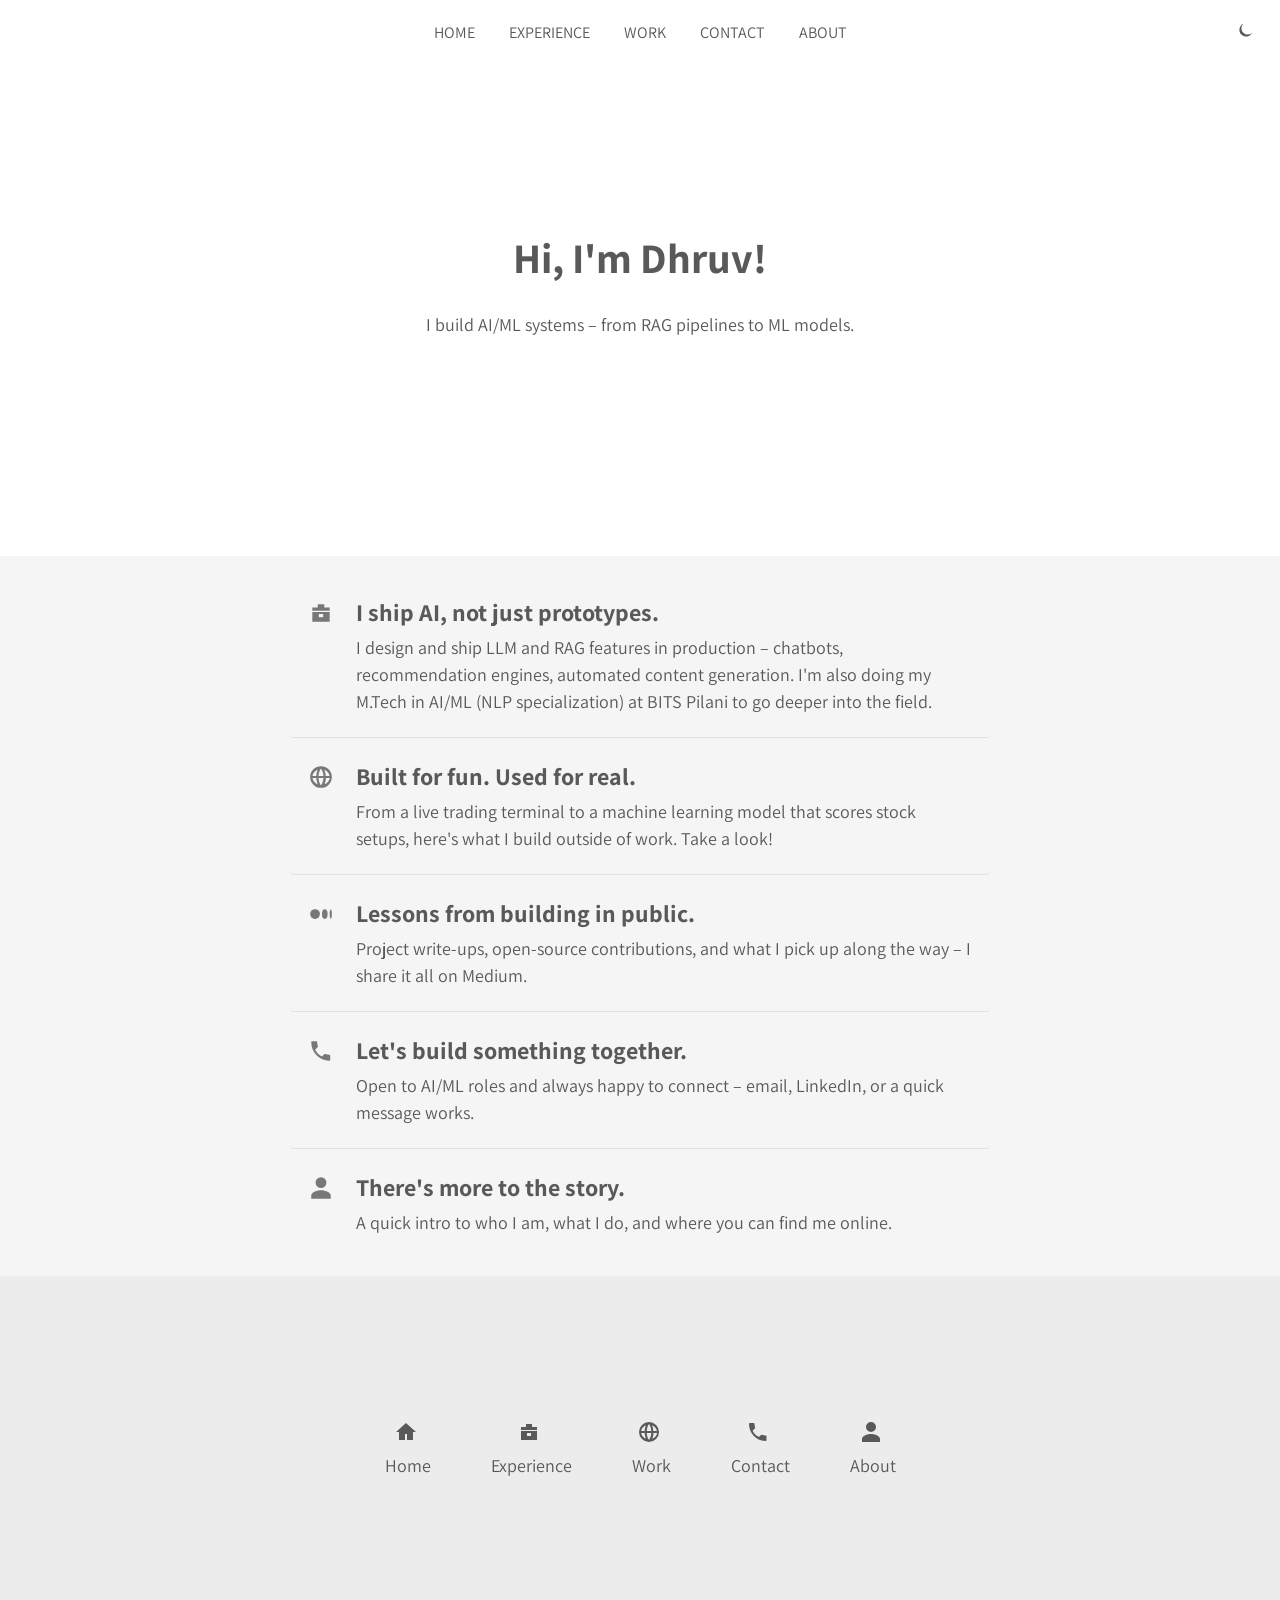
==== commit a40fe1b4: "intialization 6" ====
--- a/index.html
+++ b/index.html
@@ -40,51 +40,43 @@
 	</header>
 	<main class="body">
 		<div class="section home">
-			<a href="experience.html" class="card">
-				<div class="image-wrap big">
-					<img src="assets/images/ai-ml-systems.svg" title="AI/ML Systems" alt="Building AI-powered systems with LLMs and RAG" />
-				</div>
-				<div class="text-wrap">
-					<h2>I build AI-powered systems.</h2>
-					<p>I design and ship LLM and RAG features in production &ndash; chatbots, recommendation engines, automated content generation. I'm also doing my M.Tech in AI/ML (NLP specialization) at BITS Pilani to go deeper into the field.</p>
-				</div>
-			</a>
-			<a href="websites.html" class="card">
-				<div class="image-wrap big">
-					<img src="assets/images/dt-terminal-screenshot.svg" title="DT Terminal" alt="DT Terminal, a live trading dashboard project" />
-				</div>
-				<div class="text-wrap">
-					<h2>I build AI/ML side projects.</h2>
-					<p>From a live trading terminal to a machine learning model that scores stock setups, here's what I build outside of work. Take a look!</p>
-				</div>
-			</a>
-			<a href="https://medium.com/@tilvadhruv8" target="_blank" class="card">
-				<div class="image-wrap big">
-					<img src="assets/images/open-source-blog.svg" title="Open Source and Writing" alt="Writing about open source contributions and projects" />
-				</div>
-				<div class="text-wrap">
-					<h2>I write about what I build.</h2>
-					<p>Project write-ups, open-source contributions, and lessons learned along the way &ndash; I share it all on Medium.</p>
-				</div>
-			</a>
-			<a href="contact.html" class="card">
-				<div class="image-wrap big">
-					<img src="assets/images/phone.svg" title="Get in touch" alt="Get in touch" />
-				</div>
-				<div class="text-wrap">
-					<h2>Let's get in touch!</h2>
-					<p>Open to AI/ML roles and always happy to connect &ndash; email, LinkedIn, or a quick message works.</p>
-				</div>
-			</a>
-			<a href="about.html" class="card">
-				<div class="image-wrap big">
-					<img src="assets/images/profile-photo.svg" title="Dhruv Tilva" alt="Dhruv Tilva profile photo" />
-				</div>
-				<div class="text-wrap">
-					<h2>A little about me.</h2>
-					<p>A quick intro to who I am, what I do, and where you can find me online.</p>
-				</div>
-			</a>
+			<div class="home-list">
+				<a href="experience.html" class="home-item">
+					<svg class="icon"><use href="assets/icons.svg#icon-experience"></use></svg>
+					<div>
+						<h2>I ship AI, not just prototypes.</h2>
+						<p>I design and ship LLM and RAG features in production &ndash; chatbots, recommendation engines, automated content generation. I'm also doing my M.Tech in AI/ML (NLP specialization) at BITS Pilani to go deeper into the field.</p>
+					</div>
+				</a>
+				<a href="websites.html" class="home-item">
+					<svg class="icon"><use href="assets/icons.svg#icon-websites"></use></svg>
+					<div>
+						<h2>Built for fun. Used for real.</h2>
+						<p>From a live trading terminal to a machine learning model that scores stock setups, here's what I build outside of work. Take a look!</p>
+					</div>
+				</a>
+				<a href="https://medium.com/@tilvadhruv8" target="_blank" class="home-item">
+					<svg class="icon"><use href="assets/icons.svg#icon-medium"></use></svg>
+					<div>
+						<h2>Lessons from building in public.</h2>
+						<p>Project write-ups, open-source contributions, and what I pick up along the way &ndash; I share it all on Medium.</p>
+					</div>
+				</a>
+				<a href="contact.html" class="home-item">
+					<svg class="icon"><use href="assets/icons.svg#icon-contact"></use></svg>
+					<div>
+						<h2>Let's build something together.</h2>
+						<p>Open to AI/ML roles and always happy to connect &ndash; email, LinkedIn, or a quick message works.</p>
+					</div>
+				</a>
+				<a href="about.html" class="home-item">
+					<svg class="icon"><use href="assets/icons.svg#icon-about"></use></svg>
+					<div>
+						<h2>There's more to the story.</h2>
+						<p>A quick intro to who I am, what I do, and where you can find me online.</p>
+					</div>
+				</a>
+			</div>
 		</div>
 	</main>
 	<footer class="foot">
--- a/css/style.css
+++ b/css/style.css
@@ -153,6 +153,9 @@
 	display: block;
 }
 @media (prefers-color-scheme: dark) {
+	:root:not([data-theme="light"]) .theme-toggle {
+		color: #ffc94d;
+	}
 	:root:not([data-theme="light"]) .theme-toggle:hover {
 		background-color: rgba(245, 245, 245, 0.12);
 	}
@@ -162,6 +165,9 @@
 	:root:not([data-theme="light"]) .theme-toggle .theme-icon-moon {
 		display: none;
 	}
+}
+:root[data-theme="dark"] .theme-toggle {
+	color: #ffc94d;
 }
 :root[data-theme="dark"] .theme-toggle:hover {
 	background-color: rgba(245, 245, 245, 0.12);
@@ -681,6 +687,58 @@
 /****    Page-Specific Styles    ****/
 /************************************/
 
+/* Home */
+.home-list {
+	max-width: 700px;
+	margin: 0 auto;
+	text-align: left;
+}
+.home-item {
+	display: flex;
+	align-items: flex-start;
+	gap: 18px;
+	padding: 22px 18px;
+	border-radius: 4px;
+	transition: background-color 0.15s ease-in-out, color 0.15s ease-in-out;
+}
+.home-item:not(:last-child) {
+	border-bottom: 1px solid rgba(90, 89, 89, 0.12);
+}
+.home-item:hover {
+	background-color: var(--card-hover-bg);
+	color: var(--text-color);
+}
+.home-item .icon {
+	flex: 0 0 26px;
+	width: 26px;
+	height: 26px;
+	margin-top: 4px;
+	opacity: 0.8;
+}
+.home-item h2 {
+	margin: 0 0 6px;
+}
+.home-item p {
+	margin: 0;
+	line-height: 1.5;
+}
+
+@media (prefers-color-scheme: dark) {
+	:root:not([data-theme="light"]) .home-item:not(:last-child) {
+		border-bottom-color: rgba(245, 245, 245, 0.12);
+	}
+}
+:root[data-theme="dark"] .home-item:not(:last-child) {
+	border-bottom-color: rgba(245, 245, 245, 0.12);
+}
+
+@media (max-width: 550px) {
+	.home-item {
+		gap: 14px;
+		padding: 18px 10px;
+	}
+}
+
 /* Contact */
 .contact .left {
 	width: 61.8%;
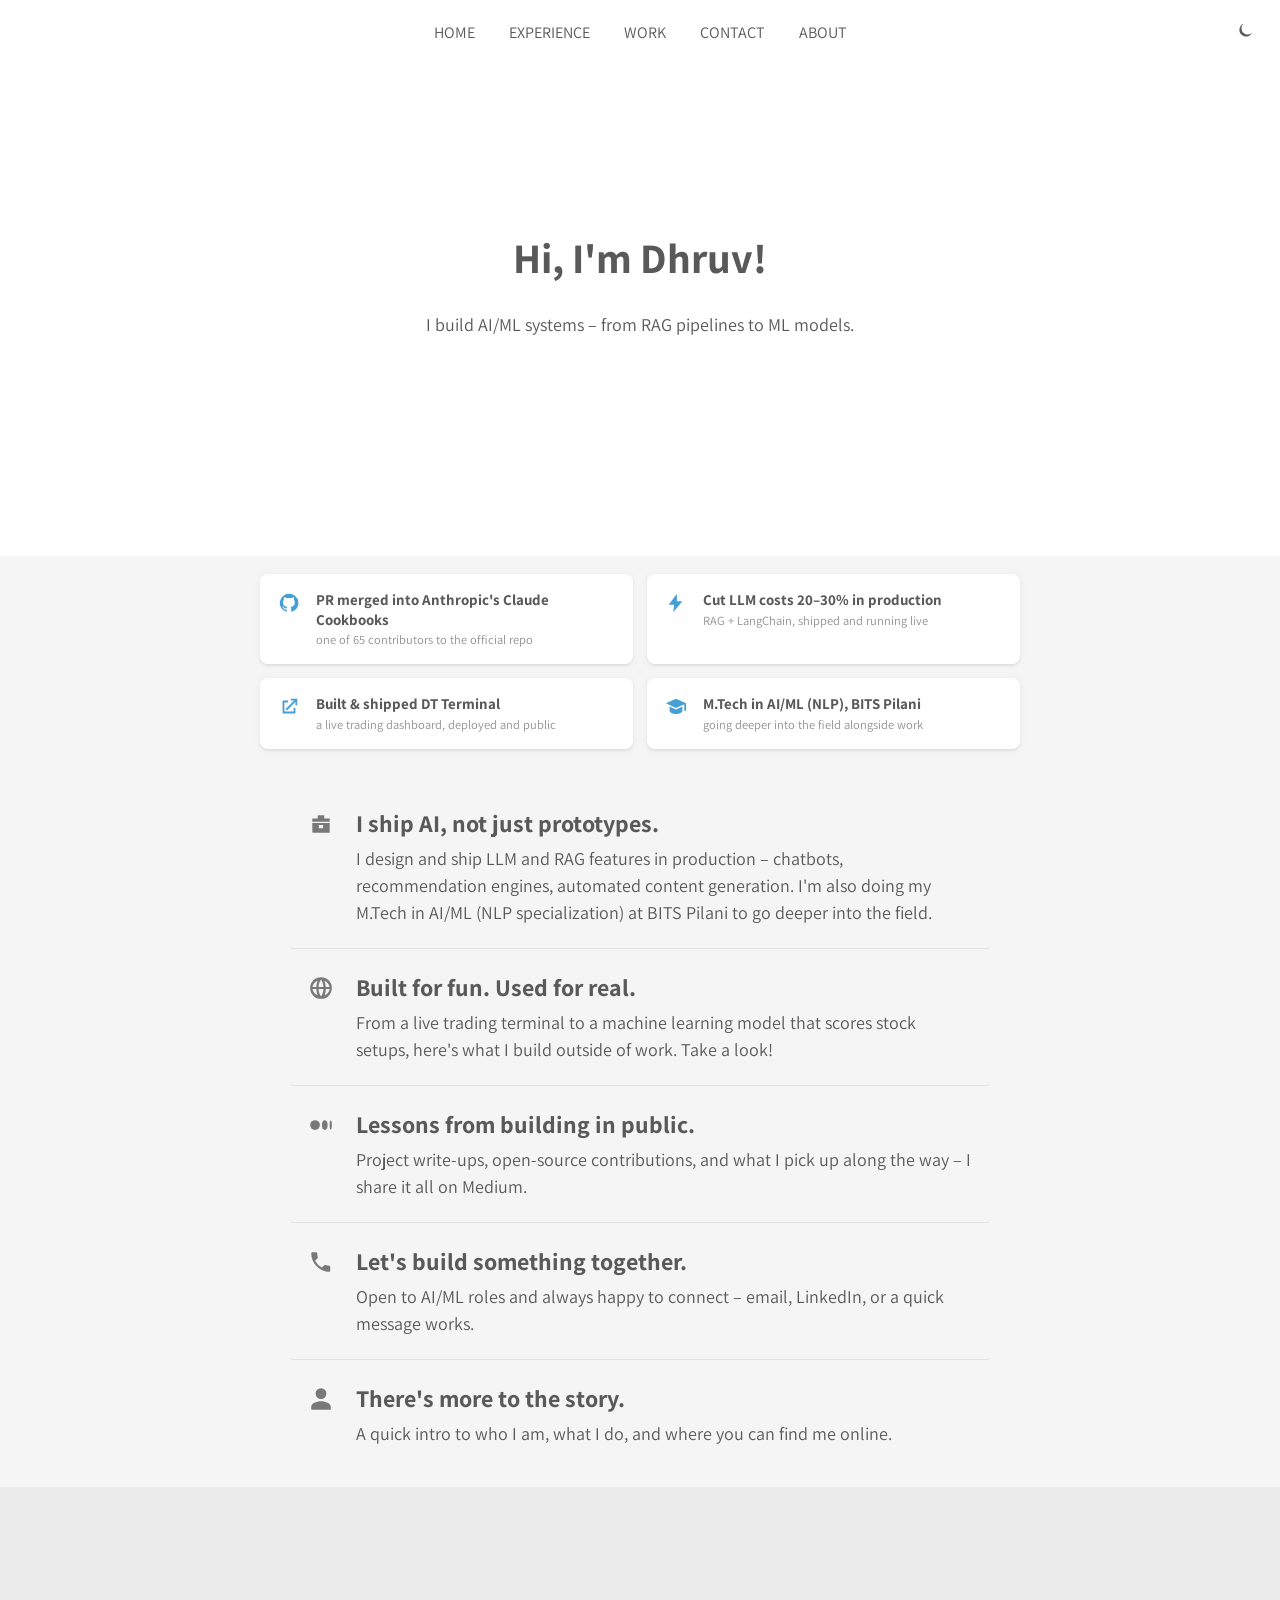
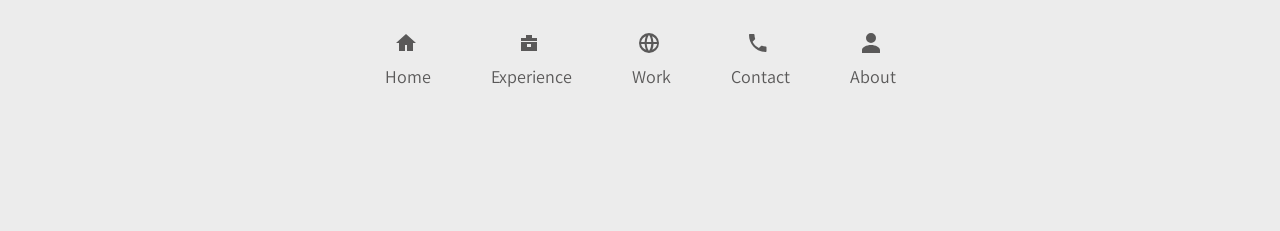
==== commit 6abcd6aa: "intialization 7" ====
--- a/index.html
+++ b/index.html
@@ -40,6 +40,36 @@
 	</header>
 	<main class="body">
 		<div class="section home">
+			<div class="highlights">
+				<div class="highlight">
+					<svg class="icon"><use href="assets/icons.svg#icon-github"></use></svg>
+					<div>
+						<strong>PR merged into Anthropic's Claude Cookbooks</strong>
+						<span>one of 65 contributors to the official repo</span>
+					</div>
+				</div>
+				<div class="highlight">
+					<svg class="icon"><use href="assets/icons.svg#icon-bolt"></use></svg>
+					<div>
+						<strong>Cut LLM costs 20&ndash;30% in production</strong>
+						<span>RAG + LangChain, shipped and running live</span>
+					</div>
+				</div>
+				<div class="highlight">
+					<svg class="icon"><use href="assets/icons.svg#icon-external"></use></svg>
+					<div>
+						<strong>Built &amp; shipped DT Terminal</strong>
+						<span>a live trading dashboard, deployed and public</span>
+					</div>
+				</div>
+				<div class="highlight">
+					<svg class="icon"><use href="assets/icons.svg#icon-grad"></use></svg>
+					<div>
+						<strong>M.Tech in AI/ML (NLP), BITS Pilani</strong>
+						<span>going deeper into the field alongside work</span>
+					</div>
+				</div>
+			</div>
 			<div class="home-list">
 				<a href="experience.html" class="home-item">
 					<svg class="icon"><use href="assets/icons.svg#icon-experience"></use></svg>
--- a/css/style.css
+++ b/css/style.css
@@ -688,6 +688,60 @@
 /************************************/
 
 /* Home */
+.highlights {
+	display: grid;
+	grid-template-columns: repeat(2, 1fr);
+	gap: 14px;
+	max-width: 760px;
+	margin: 0 auto 36px;
+}
+.highlight {
+	display: flex;
+	align-items: flex-start;
+	gap: 12px;
+	padding: 16px 18px;
+	border-radius: 8px;
+	background-color: #fff;
+	box-shadow: 0 2px 2px 0 rgba(0, 0, 0, 0.06), 0 1px 8px 0 rgba(0, 0, 0, 0.05);
+	text-align: left;
+}
+.highlight .icon {
+	flex: 0 0 22px;
+	width: 22px;
+	height: 22px;
+	margin-top: 2px;
+	color: var(--accent);
+}
+.highlight strong {
+	display: block;
+	font-size: 15px;
+	line-height: 1.3;
+	margin-bottom: 3px;
+}
+.highlight span {
+	display: block;
+	font-size: 12.5px;
+	line-height: 1.3;
+	opacity: 0.65;
+}
+
+@media (prefers-color-scheme: dark) {
+	:root:not([data-theme="light"]) .highlight {
+		background-color: #383838;
+		box-shadow: 0 2px 2px 0 rgba(0, 0, 0, 0.18), 0 1px 8px 0 rgba(0, 0, 0, 0.16);
+	}
+}
+:root[data-theme="dark"] .highlight {
+	background-color: #383838;
+	box-shadow: 0 2px 2px 0 rgba(0, 0, 0, 0.18), 0 1px 8px 0 rgba(0, 0, 0, 0.16);
+}
+
+@media (max-width: 550px) {
+	.highlights {
+		grid-template-columns: 1fr;
+	}
+}
+
 .home-list {
 	max-width: 700px;
 	margin: 0 auto;
